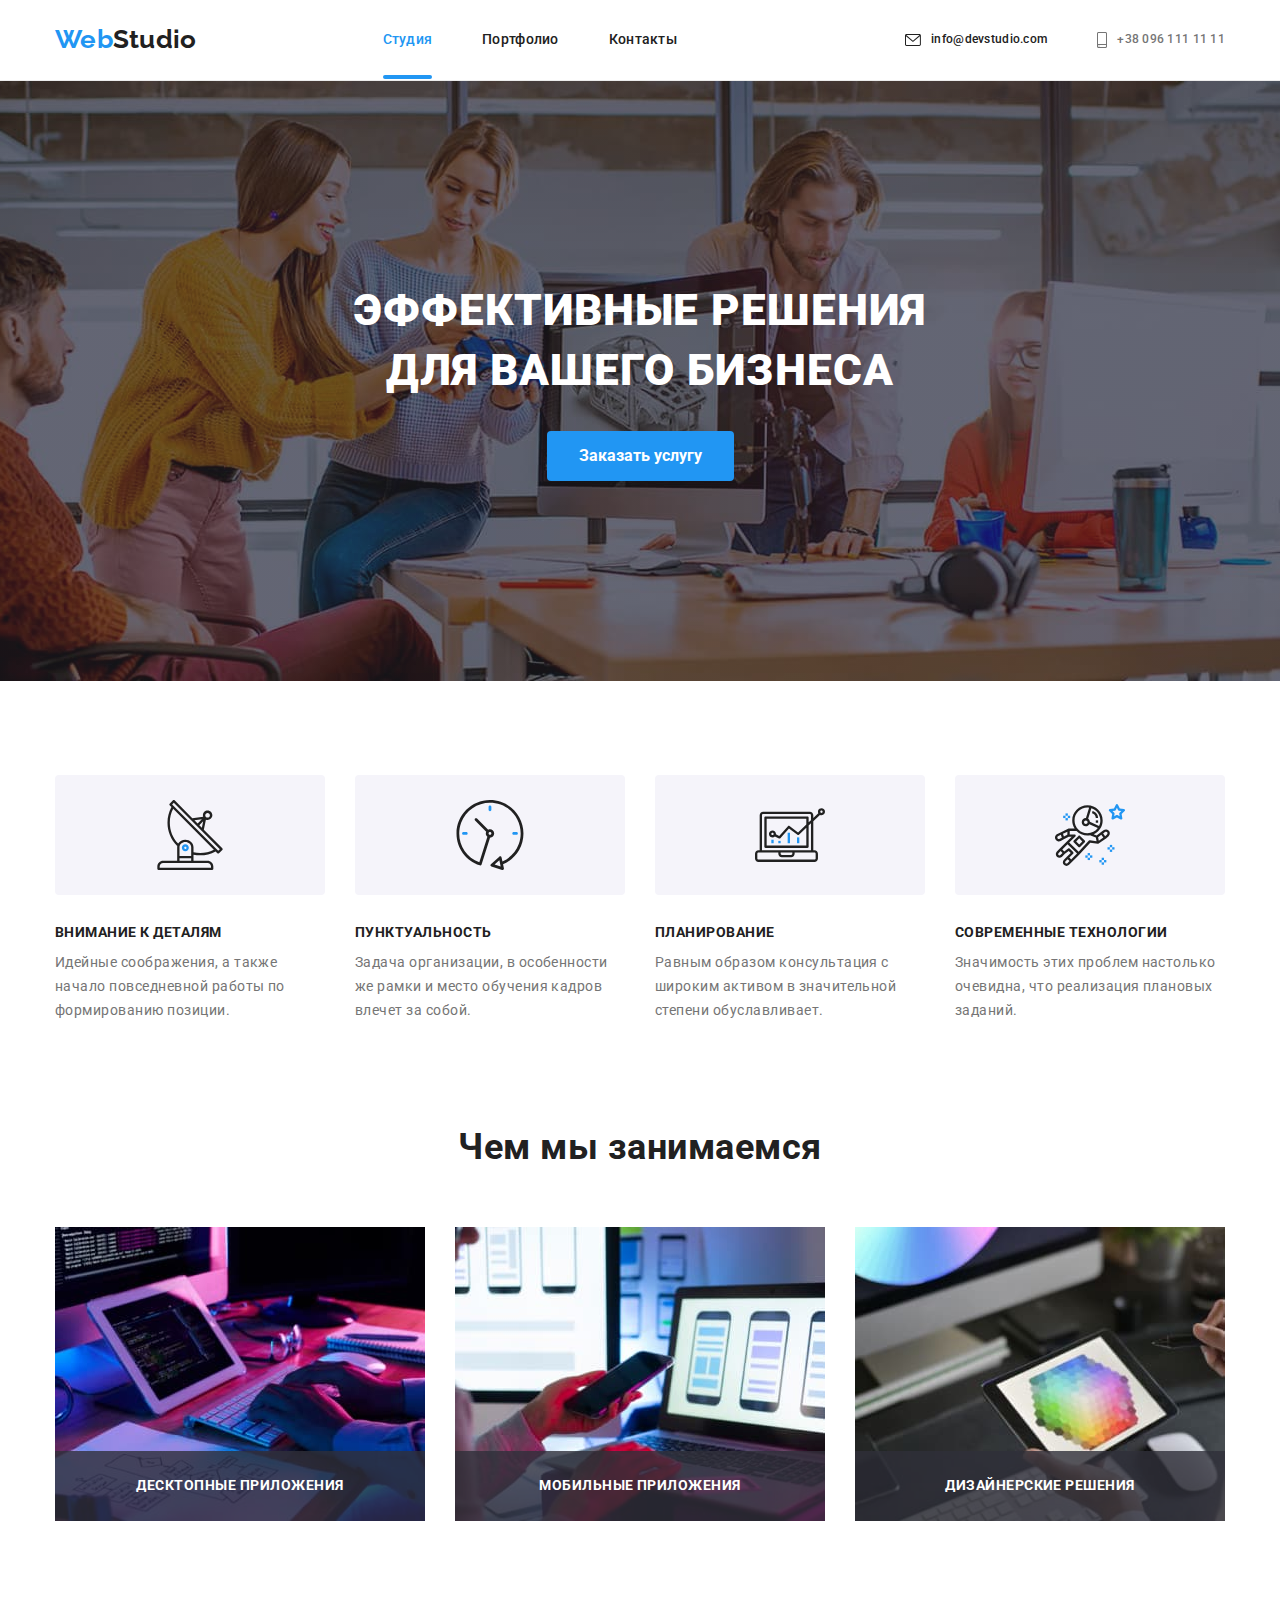
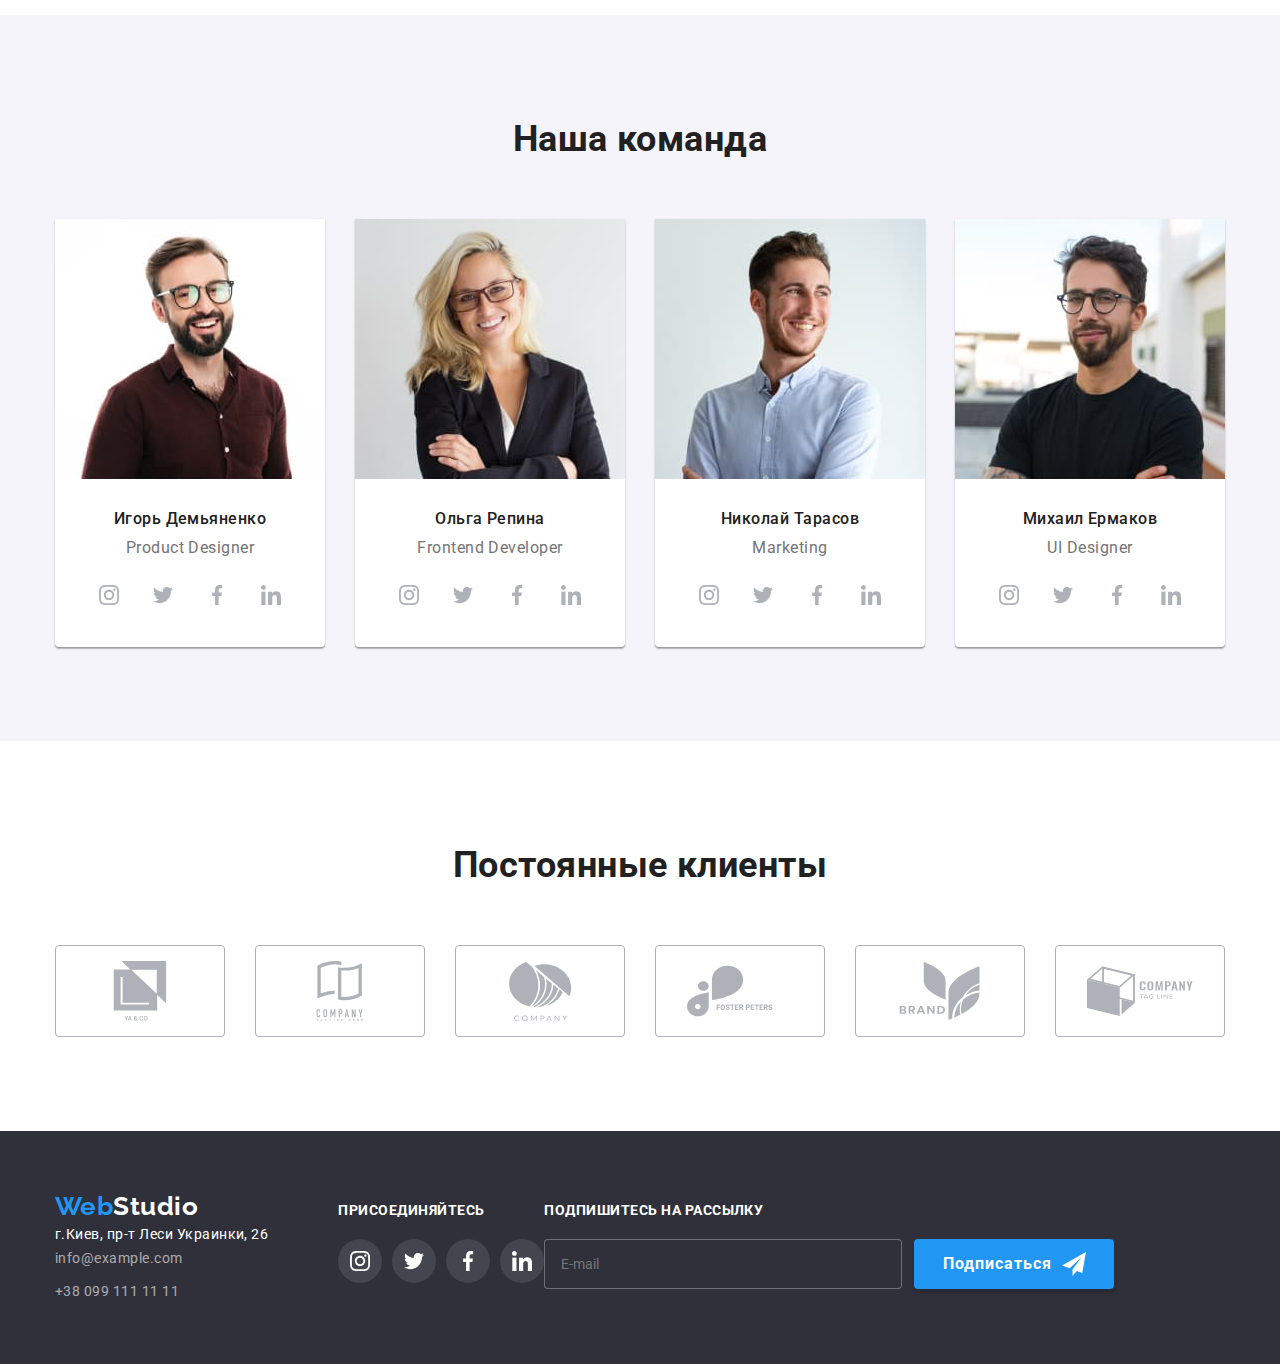
==== index.html @ 21dc1bc6 "maby done" ====
<!DOCTYPE html>
<html lang="ru">
<head>
    <meta charset="UTF-8">
    <meta http-equiv="X-UA-Compatible" content="IE=edge">
    <meta name="viewport" content="width=device-width, initial-scale=1.0">
    <title>WebStudio</title>
    <link rel="preconnect" href="https://fonts.googleapis.com">
    <link rel="preconnect" href="https://fonts.gstatic.com" crossorigin>
    <link
        href="https://fonts.googleapis.com/css2?family=Montserrat:wght@400;700&family=Raleway:wght@700&family=Roboto:wght@400;500;700;900&display=swap"
        rel="stylesheet">
    <link rel="stylesheet" href="https://cdnjs.cloudflare.com/ajax/libs/modern-normalize/1.0.0/modern-normalize.min.css" />

    <link rel="stylesheet" href="./CSS/main.min.css">
</head>
<body>
    <!--Шапка страницы -->
    <header class="header">
     <div class="container">
        <div class="mini-header">
        <a lang="en" href="./index.html" class="logo header__logo">Web<span class="header__logo--second-part">Studio</span></a>
        <button type="button" class="menu-open-btn button">
            <svg class="menu-open-btn__icon" width="24" height="16">
                <use href="./images/icons.svg#menu-open"></use>
            </svg>
        </button>
        </div>
        <div class="header-menu is-hidden">
            <button type="button" class="menu-close-btn">
                <svg class="menu-close-btn__icon" width="18.67" height="18.67">
                    <use href="./images/icons.svg#menu-close"></use>
                </svg>
            </button>
        <nav class="menu">
          <ul class="menu-nav list">
           <li class="menu-nav__item">
            <a href="" class="menu-nav__link menu-nav__link--current">Студия</a>
        </li>
           <li class="menu-nav__item">
            <a href="./portfolio.html" class="menu-nav__link">Портфолио</a>
        </li>
           <li class="menu-nav__item">
            <a href="" class="menu-nav__link">Контакты</a>
        </li>
         </ul>
        </nav>
        <div class="header-bottom-wrapper">
            <ul class="header-contacts list">
                <li class="header-contacts__item">
                    <a href="mailto:info@devstudio.com" class="contacts__link email">
                    <svg class="email__icon email__icon--desktop" width="14" height="10">
                        <use href="./images/icons.svg#icon-envelope-hover"></use>
                    </svg>
                    info@devstudio.com</a>
                </li>

        </li>
        <li class="header-contacts__item">
            <a href="tel:+380961111111" class="contacts__link phone">
                <svg class="phone__icon phone__icon--desktop" width="10" height="14">
                    <use href="./images/icons.svg#icon-smartphone"></use>
                </svg>
                +38 096 111 11 11</a>
            </li>  
        </ul>
        <ul class="header-socials list">
            <li class="header-socials__item">
                <a href="" class="header-socials__link">Instagram</a>
            </li>
            <li class="header-socials__item">
                <a href="" class="header-socials__link">Twitter</a>
            </li>
            <li class="header-socials__item">
                <a href="" class="header-socials__link">Facebook</a>
            </li>
            <li class="header-socials__item">
                <a href="" class="header-socials__link">LinkedIn</a>
            </li>
        </ul>
        </div>
        </div>
    </div>
    </header>  
    <!--Main Content-->
    <main>
            <section class="hero overlay">
                <div class="container">
                <h1 class="hero__title">Эффективные решения<br>
                    для вашего бизнеса</h1>
                <button type="button" class="hero__button" type="button" data-modal-open>Заказать услугу</button>
                </div>
            </section>
      <!--О компании-->  
        <section class="company">
            <div class="container">
            <h2 class="visually-hidden">Наши преимущества</h2>
            <ul class="company__list list">
                <li class="company__item">
                    <div class="company__icon-wrap">
                        <svg class="company__icon" width="70px" height="70px">
                            <use href="./images/icons.svg#icon-antenna-1"></use>
                        </svg>
                    </div>
                    <h3 class="company__title">Внимание к деталям</h3>
                    <p class="company__description">Идейные соображения, а также начало повседневной работы по формированию позиции.</p>
                </li>
                <li class="company__item">
                    <div class="company__icon-wrap">
                        <svg class="company__icon" width="70px" height="70px">
                            <use href="./images/icons.svg#icon-clock-1"></use>
                        </svg>
                    </div>
                    <h3 class="company__title">Пунктуальность</h3>
                    <p class="company__description">Задача организации, в особенности же рамки и место обучения кадров влечет за собой.</p>
                </li>
                <li class="company__item">
                    <div class="company__icon-wrap">
                        <svg class="company__icon" width="70px" height="70px">
                            <use href="./images/icons.svg#icon-diagram-1"></use>
                        </svg>
                    </div>
                    <h3 class="company__title">Планирование</h3>
                    <p class="company__description">Равным образом консультация с широким активом в значительной степени обуславливает.</p>
                </li>
                <li class="company__item">
                    <div class="company__icon-wrap">
                        <svg class="company__icon" width="70px" height="70px">
                            <use href="./images/icons.svg#icon-astronaut-1"></use>
                        </svg>
                    </div>
                    <h3 class="company__title">Современные технологии</h3>
                    <p class="company__description">Значимость этих проблем настолько очевидна, что реализация плановых заданий.</p>
                </li>
            </ul>
        </div>
        </section>
<!--Галерея-->
        <section class="works">
    <div class="container">
    <h2 class="works__title">Чем мы занимаемся</h2>
    <ul class="works__list list">
        <li class="works__item">
            
        <img srcset="./images/box1_desktop.jpg 1x, ./images/box1_desktop@2x.jpg 2x" src="./images/box1_desktop.jpg" alt="Фото написания кода"
            class="works__image" width="370" />
        <p class="works__description">Десктопные приложения</p>
        </li>
        <li class="works__item">
            <img srcset="./images/box2_desktop.jpg 1x, ./images/box2_desktop@2x.jpg 2x" src="./images/box2_desktop.jpg"
                alt="Фото кросплатформенной оптимизации кода" class="gworks__image" width="370" />
            <p class="works__description">Мобильные приложения</p>
        </li>
        <li class="works__item">
            <img srcset="./images/box3_desktop.jpg 1x, ./images/box3_desktop@2x.jpg 2x" src="./images/box3_desktop.jpg"
                alt="Фото красочного продукта" class="works__image" width="370" />
            <p class="works__description">Дизайнерские решения</p>
        </li>
        </ul>
    </div>
</section>
<!--Команда-->
<section class="team">
    <div class="container">
    <h2 class="team__title">Наша команда</h2>
    <ul class="team__list list">
        <li class="team__item">
        <img    class="team__photo"
                srcset="
                  ./images/disigner_mob.jpg     450w,
                  ./images/disigner_mob@2x.jpg  900w,
                  ./images/disigner_tab.jpg     354w,
                  ./images/disigner_tab@2x.jpg  708w,
                  ./images/disigner_desk.jpg    270w,
                  ./images/disigner_desk@2x.jpg 540w
                "
                src="./images/disigner_mob.jpg"
                alt="Игорь Демьяненко"
                sizes="(min-width: 1200px) 270px, (min-width: 768px) 354px, (min-width: 480px) 450px, 450px"
              />
        <h3 class="team__name">Игорь Демьяненко</h3> 
        <p lang="en" class="team__position">Product Designer</p>
        <ul class="team__soc-list list">
            <li class="team__soc-item">
                <a href="" class="team__soc-link">
                <svg class="team__soc-icon" width="20px" height="20px">
                    <use href="./images/icons.svg#icon-instagram"></use>
                </svg>
            </a>
        </li>
            <li class="team__soc-item">
                <a href="" class="team__soc-link">
                <svg class="team__soc-icon" width="20px" height="20px">
                    <use href="./images/icons.svg#icon-twitter"></use>
                </svg>
            </a></li>
            <li class="team__soc-item">
                <a href="" class="team__soc-link">
                <svg class="team__soc-icon" width="20px" height="20px">
                    <use href="./images/icons.svg#icon-facebook"></use>
                </svg>
            </a>
        </li>
            <li class="team__soc-item">
                <a href="" class="team__soc-link">
                <svg class="team__soc-icon" width="20px" height="20px">
                    <use href="./images/icons.svg#icon-linkedin"></use>
                </svg>
            </a>
        </li>
        </ul>
        </li>
        <li class="team__item">       
            <img class="team__photo"
                srcset="
                  ./images/developer_mob.jpg     450w,
                  ./images/developer_mob@2x.jpg  900w,
                  ./images/developer_tab.jpg     354w,
                  ./images/developer_tab@2x.jpg  708w,
                  ./images/developer_desk.jpg    270w,
                  ./images/developer_desk@2x.jpg 540w
                "
                src="./images/developer_mob.jpg"
                alt="Ольга Репина"
                sizes="(min-width: 1200px) 270px, (min-width: 768px) 354px, (min-width: 480px) 450px, 450px"
              />
            <h3 class="team__name">Ольга Репина</h3>
            <p lang="en" class="team__position">Frontend Developer</p>
            <ul class="team__soc-list list">
                <li class="team__soc-item">
                    <a href="" class="team__soc-link">
                    <svg class="team__soc-icon" width="20px" height="20px">
                        <use href="./images/icons.svg#icon-instagram"></use>
                    </svg>
                </a></li>
                <li class="team__soc-item">
                    <a href="" class="team__soc-link">
                    <svg class="team__soc-icon" width="20px" height="20px">
                        <use href="./images/icons.svg#icon-twitter"></use>
                    </svg>
                </a></li>
                <li class="team__soc-item">
                    <a href="" class="team__soc-link">
                    <svg class="team__soc-icon" width="20px" height="20px">
                        <use href="./images/icons.svg#icon-facebook"></use>
                    </svg>
                </a></li>
                <li class="team__soc-item">
                    <a href="" class="team__soc-link">
                    <svg class="team__soc-icon" width="20px" height="20px">
                        <use href="./images/icons.svg#icon-linkedin"></use>
                    </svg>
                </a></li>
            </ul>
        </li>
        <li class="team__item">         
            <img class="team__photo"
                srcset="
                  ./images/marketing_mob.jpg    450w,
                  ./images/marketing_mob@2x.jpg  900w,
                  ./images/marketing_tab.jpg    354w,
                  ./images/marketing_tab@2x.jpg  708w,
                  ./images/marketing_desk.jpg   270w,
                  ./images/marketing_desk@2x.jpg 540w
                "
                src="./images/marketing_mob.jpg"
                alt="Николай Тарасов"
                sizes="(min-width: 1200px) 270px, (min-width: 768px) 354px, (min-width: 480px) 450px, 450px"
              />
            <h3 class="team__name">Николай Тарасов</h3>
            <p lang="en" class="team__position">Marketing</p>
            <ul class="team__soc-list list">
                <li class="team__soc-item">
                    <a href="" class="team__soc-link">
                    <svg class="team__soc-icon" width="20px" height="20px">
                        <use href="./images/icons.svg#icon-instagram"></use>
                    </svg>
                </a></li>
                <li class="team__soc-item">
                    <a href="" class="team__soc-link">
                    <svg class="team__soc-icon" width="20px" height="20px">
                        <use href="./images/icons.svg#icon-twitter"></use>
                    </svg>
                </a></li>
                <li class="team__soc-item">
                    <a href="" class="team__soc-link">
                    <svg class="team__soc-icon" width="20px" height="20px">
                        <use href="./images/icons.svg#icon-facebook"></use>
                    </svg>
                </a>
                </li>
                <li class="team__soc-item">
                    <a href="" class="team__soc-link">
                    <svg class="team__soc-icon" width="20px" height="20px">
                        <use href="./images/icons.svg#icon-linkedin"></use>
                    </svg>
                </a></li>
            </ul>
        </li>
        <li class="team__item">       
            <img class="team__photo"
                srcset="
                  ./images/uidisigner_mob.jpg    450w,
                  ./images/uidisigner_mob@2x.jpg  900w,
                  ./images/uidisigner_tab.jpg    354w,
                  ./images/uidisigner_tab@2x.jpg  708w,
                  ./images/uidisigner_desk.jpg   270w,
                  ./images/uidisigner_desk@2x.jpg 540w
                "
                src="./images/uidisigner_mob.jpg"
                alt="Михаил Ермаков"
                sizes="(min-width: 1200px) 270px, (min-width: 768px) 354px, (min-width: 480px) 450px, 450px"
              />
            <h3 class="team__name">Михаил Ермаков</h3>
            <p lang="en" class="team__position">UI Designer</p>
            <ul class="team__soc-list list">
                <li class="team__soc-item">
                    <a href="" class="team__soc-link">
                <svg class="team__soc-icon" width="20px" height="20px">
                    <use href="./images/icons.svg#icon-instagram"></use>
                </svg>
                </a></li>
                <li class="team__soc-item">
                    <a href="" class="team__soc-link">
                    <svg class="team__soc-icon" width="20px" height="20px">
                        <use href="./images/icons.svg#icon-twitter"></use>
                    </svg>
                </a></li>
                <li class="team__soc-item">
                    <a href="" class="team__soc-link">
                    <svg class="team__soc-icon" width="20px" height="20px">
                        <use href="./images/icons.svg#icon-facebook"></use>
                    </svg>
                </a></li>
                <li class="team__soc-item">
                    <a href="" class="team__soc-link">
                    <svg class="team__soc-icon" width="20px" height="20px">
                        <use href="./images/icons.svg#icon-linkedin"></use>
                    </svg>
                </a>
            </li>
            </ul>
        </li>
       </ul>
    </div>
</section>
<!--Клиенты-->
<section class="clients">
    <div class="container">
        <h2 class="clients__title">Постоянные клиенты</h2>
        <ul class="clients__list list">
            <li class="clients__item">
                <a href="" class="clients__link">
                    <svg class="clients__icon" width="106px" height="60px">
                        <use href="./images/icons.svg#icon-group"></use>
                    </svg>
                </a>
            </li>
            <li class="clients__item">
                <a href="" class="clients__link">
                    <svg class="clients__icon" width="106px" height="60px">
                        <use href="./images/icons.svg#icon-group-1"></use>
                    </svg>
                </a>
            </li>
            <li class="clients__item">
                <a href="" class="clients__link">
                    <svg class="clients__icon" width="106px" height="60px">
                        <use href="./images/icons.svg#icon-group-2"></use>
                    </svg>
                </a>
            </li>
            <li class="clients__item">
                <a href="" class="clients__link">
                    <svg class="clients__icon" width="106px" height="60px">
                        <use href="./images/icons.svg#icon-group-3"></use>
                    </svg>
                </a>
            </li>
            <li class="clients__item">
                <a href="" class="clients__link">
                    <svg class="clients__icon" width="106px" height="60px">
                        <use href="./images/icons.svg#icon-group-4"></use>
                    </svg>
                </a>
            </li>
            <li class="clients__item">
                <a href="" class="clients__link">
                    <svg class="clients__icon" width="106px" height="60px">
                        <use href="./images/icons.svg#icon-group-5"></use>
                    </svg>
                </a>
            </li>
        </ul>
    </div>
</section>
    </main>
<!--Подвал-->
        <footer class="footer">
            <div class="container">
                <div class="address-join-wrapper">
                    <div class="address-wrapper">
                    <a class="logo footer__logo" href="./index.html">Web<span
                            class="footer__logo--second-part">Studio</span></a>
                    <address class="address">
                        <p class="adress__location">г.Киев, пр-т Леси Украинки, 26</p>
                        <ul class="footer-contacts list">
                            <li class="footer-contacts__item">
                                <a class="footer-contacts__link" href="maialto:info@example.com">info@example.com</a>
                            </li>
                            <li class="footer-contacts__item">
                                <a class="footer-contacts__link" href="tel:+380991111111">+38 099 111 11 11</a>
                            </li>
                        </ul>
                    </address>
                </div>
    <div class="join">
        <strong class="join__title">присоединяйтесь</strong>
        <ul class="social list">
            <li class="social__item">
                <a class="social__link" href="">
                    <svg class="social__icon" width="20px" height="20px">
                        <use href="./images/icons.svg#icon-instagram_footer"></use>
                    </svg>
                </a>
            </li>
            <li class="social__item">
                <a class="social__link" href="">
                    <svg class="social__icon" width="20px" height="20px">
                        <use href="./images/icons.svg#icon-twitter_footer"></use>
                    </svg>
                </a>
            </li>
            <li class="social__item">
                <a class="social__link" href="">
                    <svg class="social__icon" width="20px" height="20px">
                        <use href="./images/icons.svg#icon-facebook_footer"></use>
                    </svg>
                </a>
            </li>
            <li class="social__item">
                <a class="social__link" href="">
                    <svg class="social__icon" width="20px" height="20px">
                        <use href="./images/icons.svg#icon-linkedin_footer"></use>
                    </svg>
                </a>
            </li>
        </ul>
    </div>
    <div class="subscribe">
        <strong class="subscribe__title">Подпишитесь на рассылку</strong>
        <form class="subscribe__form">
            <label class="subscribe__label">
                <input type="email" name="email" placeholder="E-mail" class="subscribe__input" />
            </label>
            <button class="subscribe__button button" type="submit">
                Подписаться
                <svg class="subscribe__icon" width="24" height="24">
                    <use href="./images/icons.svg#icon-icon-send"></use>
                </svg>
            </button>
        </form>
    </div>
    </div>
    </footer>
    <!-- бекдроп -->
    <div class="backdrop is-hidden" data-modal>
        <div class="modal">
            <button class="button modal__close" data-modal-close>
                <svg class="modal__close-icon" width="18px" height="18px">
                    <use href="./images/icons.svg#icon-x"></use>
                </svg>
            </button>
    <p class="modal__title">Оставьте свои данные, мы вам перезвоним</p>
    <form class="modal__form form">
        <label class="form__label">
            Имя
            <span class="form__input-wrapper">
                <input class="form__input" name="modal-name" type="text" />
                <svg class="form__input-icon" width="18" height="18">
                    <use href="./images/icons.svg#icon-person-black-18dp-1"></use>
                </svg>
            </span>
        </label>
        <label class="form__label">
            Телефон
            <span class="form__input-wrapper">
                <input class="form__input" name="modal-phone" type="tel" />
                <svg class="form__input-icon" width="18" height="18">
                    <use href="./images/icons.svg#icon-phone-black-18dp-1"></use>
                </svg>
            </span>
        </label>
        <label class="form__label">
            Почта
            <span class="form__input-wrapper">
                <input class="form__input" name="modal-email" type="email" />
                <svg class="form__input-icon" width="18" height="18">
                    <use href="./images/icons.svg#icon-email-black-18dp-1"></use>
                </svg>
            </span>
        </label>
        <label class="form__label">
            Комментарий
            <textarea name="modal-comment" class="form__comment" rows="6" placeholder="Введите текст"></textarea>
        </label>
        <div class="agreement">       
                <input type="checkbox" name="privacy" id="privacy" class="chek__input visually-hidden" />
                <label for="privacy" class="chek-text">
                    <span>
                        <svg class="chek-icon" width="11" height="8">
                            <use href="./images/icons.svg#icon-Vector"></use>
                        </svg>
                    </span>
                    Соглашаюсь с рассылкой и принимаю&nbsp
                    <a href="" class="agreement__link">Условия договора</a>
                    </p>
                </label>      
        </div>
        <button class="modal__submit button" type="submit">Отправить</button>
    </form>
        </div>
    </div>
    <script src="./js/menu.js"></script>
    <script src="./js/modal.js"></script>
</body>
</html>
---- CSS/main.min.css ----
:root{--primary-text-color--: #212121;--primary-bg-color--: #FFFFFF;--hero-overlay-color: rgba(47, 48, 58, 0.4);--info-foot-color--: rgba(255, 255, 255, 0.6);--accent-text-color--: #2196F3;--secondary-text-color--: #757575;--third-text-color--: #FFFFFF;--logo-text-color--: #2196F3;--second-bg-color--: #F5F4FA;--third-bg-color--: #2F303A;--header-border-color--: #ececec;--page-nav-shadow-set--: 0px 3px 1px rgba(0, 0, 0, 0.1), 0px 1px 2px rgba(0, 0, 0, 0.08), 0px 2px 2px rgba(0, 0, 0, 0.12);--projects-border-color--: #eeeeee;--portfolio-shadow-set--: 0px 1px 1px rgba(0, 0, 0, 0.12), 0px 4px 4px rgba(0, 0, 0, 0.06), 1px 4px 6px rgba(0, 0, 0, 0.16);--team-shadow-set--: 0px 1px 3px rgba(0, 0, 0, 0.12), 0px 1px 1px rgba(0, 0, 0, 0.14), 0px 2px 1px rgba(0, 0, 0, 0.2);--footer-background-color--: #2f303a;--footer-text-color--: #ffffff;--footer-contacts-color--: rgba(255, 255, 255, 0.6);--footer-link-color--: rgba(255, 255, 255, 0.1);--nav-button-backgroud-color--: #f5f4fa;--svg-links-color--: #afb1b8;--primary-transition-time--: 250ms;--primary-cubic-function--: cubic-bezier(0.4, 0, 0.2, 1);--modal-background-color--: rgba(0, 0, 0, 0.2);--close-button-border-set--: 1px solid rgba(0, 0, 0, 0.1);--projects-overlay-color--: rgba(33, 150, 243, 0.9);--galery-overlay-color--: rgba(47, 48, 58, 0.8);--primary-box-shadow--: 0px 4px 4px rgba(0, 0, 0, 0.15);--footer-mail-border--: 1px solid rgba(255, 255, 255, 0.3);--footer-mail-filter--: (0px 4px 4px rgba(0, 0, 0, 0.15));--modal-border-color--: rgba(33, 33, 33, 0.2);--modal-placeholder-color--: rgba(117, 117, 117, 0.5);--button-hover-color--: #188ce8}h1,h2,h3,p{margin:0}ul{margin:0px;padding-left:0px;list-style:none}a{text-decoration:none;color:currentColor}body{font-family:"Roboto",sans-serif;background:var(--primary-bg-color--);color:var(--primary-text-color--);letter-spacing:.03em}.list{list-style:none;padding:0;margin:0}.flex-list{display:flex}img{display:block;height:auto;width:100%}.logo{font-family:"Raleway",sans-serif;font-weight:700;font-size:24px;line-height:1.17;color:var(--accent-text-color--)}@media screen and (min-width: 1200px){.logo{font-size:26px;line-height:1.19}}.link{display:block;text-decoration:none}.container{padding:0 15px;margin:0 auto}@media screen and (min-width: 480px){.container{max-width:480px}}@media screen and (min-width: 768px){.container{max-width:768px}}@media screen and (min-width: 1200px){.container{max-width:1200px}}.visually-hidden{position:absolute;white-space:nowrap;width:1px;height:1px;overflow:hidden;border:0;padding:0;clip:rect(0 0 0 0);clip-path:inset(50%);margin:-1px}.is-hidden{opacity:0;transition:opacity var(--primary-transition-time--) var(--primary-cubic-function--);visibility:hidden;pointer-events:none}.backdrop{transition:transform;transition-duration:1000ms;transition-timing-function:cubic-bezier(0.4, 0, 0.2, 1);position:fixed;top:0;left:0;width:100%;height:100%;background-color:rgba(0,0,0,.2)}.header{border-bottom:1px solid var(--header-border-color--)}.header .container{font-weight:500;letter-spacing:.02em}.mini-header{display:flex;justify-content:space-between;align-items:center}.header__logo{display:inline-block;padding:16px 0}.header__logo--second-part{color:var(--primary-text-color--)}.menu-open-btn{display:flex;justify-content:center;align-items:center;width:40px;height:40px;border:none;background:rgba(0,0,0,0)}.menu-close-btn{position:absolute;top:10px;right:15px;display:flex;justify-content:center;align-items:center;height:40px;width:40px;background:rgba(0,0,0,0);border:none}.menu-open-btn:hover,.menu-close-btn:hover,.menu-open-btn:focus,.menu-close-btn:focus{color:var(--accent-text-color--)}.menu-close-btn__icon,.menu-open-btn__icon{fill:currentColor;transition:fill var(--primary-transition-time--) var(--primary-cubic-function--)}.header-menu{display:flex;flex-direction:column;justify-content:space-between;position:fixed;top:0;left:0;z-index:1;width:100%;height:100%;background-color:var(--primary-bg-color--);padding:48px 25px;overflow-y:scroll;visibility:visible;opacity:1;transform:translateY(0);transition:transform var(--primary-transition-time--) var(--primary-cubic-function--)}.header-menu.is-hidden{visibility:hidden;transform:translateY(-101%);transition:transform var(--primary-transition-time--) var(--primary-cubic-function--),visibility var(--primary-transition-time--) var(--primary-cubic-function--)}.header .logo{display:block;padding:24px 0 25px 0;margin-right:93px}.menu-nav__link{font-size:40px;line-height:1.18;color:var(--primary-text-color--)}.menu-nav__link:hover,.menu-nav__link:focus{color:var(--accent-text-color--)}.menu-nav__item:not(:last-child){margin-bottom:32px}.menu-nav__link--current{color:var(--accent-text-color--)}.header-contacts{display:flex;flex-direction:column-reverse;margin-bottom:60px}.header-contacts__item:last-child{margin-bottom:32px}.contacts__link{display:flex;align-items:center;color:var(--secondary-text-color);transition:color var(--primary-transition-time--) var(--primary-cubic-function--)}.contacts__link:hover,.contacts__link:focus{color:var(--accent-text-color--)}.contacts__link.phone{color:var(--accent-text-color--);font-size:24px;line-height:1.18}.email__icon,.phone__icon{display:none}.header-socials{display:flex;flex-wrap:wrap}.header-socials__link{color:var(--accent-text-color--);font-size:18px;line-height:1.22;padding:10px 0;display:inline}.header-socials__item:not(:first-child){margin-left:10px}.header-socials__item:not(:last-child):after{content:"";border-left:1px solid var(--secondary-text-color--);margin-left:10px;color:var(--secondary-text-color--)}@media screen and (min-width: 480px){.contacts__link.phone{font-size:34px;line-height:1.18}}@media screen and (min-width: 768px){.header .container{display:flex;align-items:center;font-size:14px;line-height:1.14}.header__logo{padding:24px 0}.header-menu{position:static;display:flex;flex-direction:row;align-items:center;width:100%;max-width:100%;overflow-y:hidden;height:100%;background-color:var(--primary-bg-color);padding:0}.header-menu.is-hidden{opacity:1;visibility:visible;transform:translateY(0);pointer-events:all}.menu-open-btn{display:none}.menu-close-btn{display:none}.header nav{margin-left:auto;margin-right:auto}.menu-nav{display:flex}.menu-nav__item:not(:last-child){margin-right:50px;margin-bottom:0}.menu-nav__link{padding:32px 0;font-weight:500;font-size:14px;line-height:1.14;font-size:inherit;line-height:inherit;position:relative;transition:color var(--primary-transition-time--) var(--primary-cubic-function--)}.menu-nav__link--current::after{content:"";display:block;position:absolute;left:0;bottom:0;width:100%;height:4px;background-color:var(--accent-text-color--);border-radius:2px}.header-contacts{font-size:12px;flex-direction:column;margin-bottom:0;margin-top:0}.header-contacts__item:first-child{margin-bottom:10px}.header-contacts__item:last-child{margin-bottom:0}.contacts__link.email{padding-top:20px}.contacts__link.phone{padding-bottom:20px;color:var(--secondary-text-color--);font-size:inherit;line-height:inherit}.contacts__link.phone:hover,.contacts__link.phone:focus{color:var(--accent-text-color--)}.email__icon--desktop{display:block;margin-right:10px;width:14px;height:10px;fill:currentColor}.phone__icon--desktop{display:block;margin-right:10px;width:10px;height:14px;fill:currentColor}.header-socials{display:none}}@media screen and (min-width: 1200px){.mini-header{margin-right:93px}.menu-open-btn{display:none}.header nav{margin-left:0}.header-contacts{flex-direction:row;align-items:center;margin-left:auto;margin-bottom:0}.header-contacts__item:first-of-type{margin-right:50px}.header-contacts__item:first-child{margin-bottom:0}.contacts__link.email,.contacts__link.phone{padding-top:32px;padding-bottom:32px}.contacts__link.phone{font-size:inherit;line-height:inherit;margin-bottom:0}.email__icon--desktop{width:16px;height:12px}.phone__icon--desktop{width:10px;height:16px}}.footer{text-align:center;padding:60px 0;background-color:var(--third-bg-color--);font-weight:400;font-size:14px;line-height:1.71;color:var(--primary-bg-color--)}.address-wrapper{margin-bottom:60px}.footer__logo{margin-bottom:20px}.footer__logo--second-part{color:var(--footer-text-color--)}.address-join-wrapper{margin-bottom:60px}.address{display:block;font-style:normal}.address__location{margin-bottom:9px;color:var(--footer-text-color--)}.footer-contacts__item:first-of-type{margin-bottom:9px}.footer-contacts__link{color:var(--footer-contacts-color--);transition:color var(--primary-transition-time--) var(--primary-cubic-function--)}.footer-contacts__link:hover,.footer-contacts__link:focus{color:var(--accent-text-color--);transition:color var(--primary-transition-time--) var(--primary-cubic-function--)}.join__title{display:block;margin-bottom:20px;color:var(--footer-text-color--);font-size:14px;line-height:1.14;text-transform:uppercase}.social{display:flex;justify-content:center}.social__item:not(:last-child){margin-right:10px}.social__link{display:flex;width:44px;height:44px;justify-content:center;align-items:center;border-radius:50%;border-radius:50%;color:var(--primary-bg-color--);background-color:var(--footer-link-color--);transition:background-color var(--primary-transition-time--) var(--primary-cubic-function--)}.social__link:hover,.social__link:focus{background-color:var(--accent-text-color--)}.social__icon{fill:currentColor}.subscribe__title{display:block;font-size:14px;line-height:1.14;font-weight:700;text-transform:uppercase;margin-bottom:20px}.subscribe__input{color:var(--primary-bg-color--);width:100%;height:50px;padding:15px 16px;border-radius:4px;margin-bottom:20px;border:var(--footer-mail-border--);filter:drop-shadow(var(--footer-mail-filter--));background-color:var(--footer-background-color--)}.subscribe__button{margin:0 auto;display:flex;align-items:center;justify-content:center;width:200px;height:50px;border:none;border-radius:4px;font-weight:700;font-size:16px;line-height:1.67;letter-spacing:.06em;color:var(--primary-bg-color--);background-color:var(--accent-text-color--);box-shadow:var(--primary-box-shadow--)}.subscribe__icon{margin-left:10px}@media screen and (min-width: 768px){.address-join-wrapper{display:flex;justify-content:space-around;margin-bottom:60px}.address-wrapper{margin-bottom:0}.join{margin-bottom:0}.subscribe__input{width:450px}}@media screen and (min-width: 1200px){.footer{text-align:left}.footer .container{display:flex;align-items:baseline}.address-join-wrapper{margin-right:auto;margin-bottom:0;align-items:baseline}.address-wrapper{margin-right:70px}.join{margin-right:auto;margin-bottom:0}.subscribe__form{display:flex;align-items:flex-end}.subscribe__label{margin-right:12px}.subscribe__input{width:358px;margin-bottom:0}.subscribe__button{margin:0}}.hero{padding:118px 0;text-align:center;background-color:var(--third-bg-color--);letter-spacing:.06em;margin-left:auto;margin-right:auto}.hero__title{font-size:18px;line-height:1.62;margin:0 auto 30px auto;font-weight:900;text-transform:uppercase;color:var(--third-text-color--)}.hero__button{padding:10px 32px;border:none;border-radius:4px;font-family:inherit;font-weight:700;font-size:16px;line-height:1.88;color:var(--third-text-color--);background-color:var(--accent-text-color--);transition:background-color var(--primary-transition-time--) var(--primary-cubic-function--);cursor:pointer}.hero__button:hover,.hero__button:focus{background-color:var(--button-hover-color--)}.overlay{width:100%;height:400px;max-width:1600px;background-image:linear-gradient(to top, var(--hero-overlay-color--), var(--hero-overlay-color--)),url(/images/bg_mob.jpg);background-repeat:no-repeat;background-size:cover;background-position:center}@media(min-device-pixel-ratio: 2),(-webkit-min-device-pixel-ratio: 2),(min-resolution: 192dpi),(min-resolution: 2dppx){.overlay{background-image:linear-gradient(to top, var(--hero-overlay-color--), var(--hero-overlay-color--)),url(/images/bg_mob@2x.jpg)}}@media screen and (min-width: 480px){.hero__title{font-size:26px}}@media screen and (min-width: 768px){.overlay{background-image:linear-gradient(to top, var(--hero-overlay-color), var(--hero-overlay-color)),url(/images/bg_tabl.jpg)}}@media screen and (min-width: 768px)and (min-device-pixel-ratio: 2),screen and (min-width: 768px)and (-webkit-min-device-pixel-ratio: 2),screen and (min-width: 768px)and (min-resolution: 192dpi),screen and (min-width: 768px)and (min-resolution: 2dppx){.overlay{background-image:linear-gradient(to top, var(--hero-overlay-color), var(--hero-overlay-color)),url(/images/bg_tabl@2x.jpg)}}@media screen and (min-width: 1200px){.hero{padding:200px 0}.overlay{height:600px}.hero__title{font-size:44px;line-height:1.36}.overlay{background-image:linear-gradient(to top, var(--hero-overlay-color), var(--hero-overlay-color)),url(/images/bg_desktop.jpg)}}@media screen and (min-width: 1200px)and (min-device-pixel-ratio: 2),screen and (min-width: 1200px)and (-webkit-min-device-pixel-ratio: 2),screen and (min-width: 1200px)and (min-resolution: 192dpi),screen and (min-width: 1200px)and (min-resolution: 2dppx){.overlay{background-image:linear-gradient(to top, var(--hero-overlay-color), var(--hero-overlay-color)),url(/images/bg_desktop@2x.jpg)}}.company{padding:60px 0}.company__list{display:flex;flex-wrap:wrap;gap:30px}.company__icon-wrap{display:flex;height:120px;justify-content:center;align-items:center;background-color:var(--nav-button-backgroud-color--);border-radius:4px;margin-bottom:30px}.company__title{text-align:center;font-size:14px;line-height:1.14;margin-bottom:10px;text-transform:uppercase}.company__description{font-size:14px;line-height:1.71;color:var(--secondary-text-color--)}@media screen and (min-width: 768px){.company__title{text-align:left}.company__item{flex-basis:calc((100% - 30px)/2)}}@media screen and (min-width: 1200px){.company{padding:94px 0}.company__item{flex-basis:calc((100% - 90px)/4)}}.team{padding:60px 0;background-color:var(--second-bg-color--)}.team__list{display:flex;flex-wrap:wrap;gap:30px}.team__title{margin-bottom:30px;font-size:28px;line-height:1.18;text-align:center}.team__item{flex-basis:100%;padding-bottom:30px;border-radius:0px 0px 4px 4px;background-color:var(--primary-bg-color--);box-shadow:var(--team-shadow-set--)}.team__photo{margin-bottom:30px}.team__name{margin-bottom:10px;font-weight:500;font-size:16px;line-height:1.19;text-align:center}.team__position{margin-bottom:16px;font-size:16px;line-height:1.19;text-align:center;color:var(--secondary-text-color--)}.team__soc-list{display:flex;justify-content:center}.team__soc-item:not(:last-child){margin-right:10px}.team__soc-link{display:flex;width:44px;height:44px;justify-content:center;align-items:center;border-radius:50%;border-radius:50%;color:var(--svg-links-color--);transition:color var(--primary-transition-time--) var(--primary-cubic-function--),background-color var(--primary-transition-time--) var(--primary-cubic-function--);outline:rgba(0,0,0,0)}.team__soc-link:hover,.team__soc-link:focus{color:var(--primary-bg-color--);background-color:var(--accent-text-color--)}.team__soc-icon{fill:currentColor}@media screen and (min-width: 768px){.team__item{flex-basis:calc((100% - 30px)/2)}}@media screen and (min-width: 1200px){.team{padding:94px 0}.team__item{flex-basis:calc((100% - 90px)/4)}.team__title{margin-bottom:50px;font-size:36px;line-height:1.67}}.works{display:none;padding-bottom:94px}.works__title{margin-bottom:50px;font-size:36px;line-height:1.67;text-align:center}.works__list{display:flex;gap:30px}.works__item{position:relative}.works__image{max-width:100%}.works__description{display:flex;justify-content:center;align-items:center;height:70px;width:100%;position:absolute;bottom:0;font-weight:700;font-size:14px;line-height:1.14;text-transform:uppercase;color:var(--primary-bg-color--);background-color:var(--galery-overlay-color--)}@media screen and (min-width: 1200px){.works{display:flex}}.clients{padding:94px 0}.clients__title{font-size:36px;line-height:1.67;text-align:center;margin-bottom:50px}.clients__list{display:flex;flex-wrap:wrap;gap:30px}.clients__item{flex-basis:calc((100% - 30px)/2);height:92px}.clients__link{display:flex;width:100%;height:100%;justify-content:center;align-items:center;outline:rgba(0,0,0,0);border:1px solid var(--svg-links-color--);border-radius:4px;color:var(--svg-links-color--);transition:color var(--primary-transition-time--) var(--primary-cubic-function--),border-color var(--primary-transition-time--) var(--primary-cubic-function--)}.clients__link:hover,.clients__link:focus{border-color:var(--accent-text-color--);color:var(--accent-text-color--)}.clients__icon{fill:currentColor}@media screen and (min-width: 768px){.clients__item{flex-basis:calc((100% - 60px)/3)}}@media screen and (min-width: 1200px){.clients__item{flex-basis:calc((100% - 150px)/6)}}.is-hidden .modal{transform:translate(-50%, -50%) scale(0)}.modal{overflow-y:scroll;position:fixed;left:50%;top:50%;width:calc(100% - 30px);height:85%;max-height:609px;opacity:1;visibility:visible;padding:40px;background-color:var(--primary-bg-color--);transform:translate(-50%, -50%) scale(1);transition:transform var(--primary-transition-time--) var(--primary-cubic-function--)}.modal__close{position:absolute;right:8px;top:8px;display:flex;justify-content:center;align-items:center;width:30px;height:30px;border:var(--close-button-border-set--);border-radius:50%;outline:rgba(0,0,0,0);background-color:var(--primary-bg-color--);transition:color var(--primary-transition-time--) var(--primary-cubic-function--),border-color var(--primary-transition-time--) var(--primary-cubic-function--)}.modal__close:hover,.modal__close:focus{color:var(--accent-text-color--);border-color:var(--accent-text-color--)}.modal__close-icon{fill:currentColor}.modal__title{font-weight:700;font-size:15px;line-height:1.5;text-align:center;color:var(--primary-text-color--)}.form{display:flex;flex-direction:column;color:var(--primary-text-color--);margin-top:12px}.form__label{cursor:pointer;display:flex;flex-direction:column;font-weight:400;font-size:12px;line-height:1.17;letter-spacing:.01em;color:var(--secondary-text-color--)}.form__label:not(:last-child){margin-top:10px}.form__label:hover .form__input,.form__label:hover .form__comment{border-color:var(--accent-text-color--)}.form__label:hover .form__input-icon{fill:var(--accent-text-color--)}.form__input-wrapper{display:inline-block;position:relative;color:var(--primary-text-color--);margin-top:4px}.form__input{width:100%;height:40px;padding:12px 42px;border-radius:4px;border:1px solid var(--modal-border-color--);cursor:pointer;transition:border-color var(--primary-transition-time--) var(--primary-cubic-function--);outline:rgba(0,0,0,0)}.form__input-icon{position:absolute;top:11px;left:12px;fill:currentColor;transition:fill var(--primary-transition-time--) var(--primary-cubic-function--)}.form__comment{width:100%;padding:12px 16px;border:1px solid var(--modal-border-color--);border-radius:4px;resize:none;margin-top:4px;outline:rgba(0,0,0,0)}.form__comment::placeholder{font-weight:400;font-size:14px;line-height:1.14;letter-spacing:.01em;color:var(--modal-placeholder-color--)}.form__comment:focus{border-color:var(---accent-text-color--)}.agreement{position:relative;display:flex;justify-content:center;align-items:center;margin-top:20px;font-size:12px;line-height:1.17}.chek-text{font-size:14px;line-height:1.71;letter-spacing:.03em;color:#757575;display:flex;align-items:center}.agreement__link{display:inline;text-decoration:underline;color:var(--accent-text-color--);outline-color:rgba(0,0,0,0);transition:outline-color var(--primary-transition-time--) var(--primary-cubic-function--)}.agreement__link:focus{outline-color:var(--accent-text-color--)}.chek-text .chek-icon{width:15px;height:15px;margin-right:8px;border:2px solid #212121;display:flex;align-items:center;justify-content:center;border-radius:2px}.chek__input:checked+.chek-text .chek-icon{background-color:#2196f3;border:none}.chek__input:focus+.chek-text .chek-icon{border-color:var(--accent-text-color--)}.chek-icon{fill:rgba(0,0,0,0)}.chek__input:checked+.chek-text .chek-icon{fill:#fff}.modal__submit{align-self:center;width:200px;height:50px;border-radius:4px;box-shadow:var(--primary-box-shadow--);color:var(--primary-bg-color--);background-color:var(--button-hover-color--);padding:0;border:0;cursor:pointer;font-weight:700;font-size:16px;line-height:1.9;letter-spacing:.06em;margin-top:30px}@media screen and (min-width: 480px){.modal{width:450px}.modal__title{font-size:20px}}@media screen and (min-width: 1200px){.modal{overflow-y:hidden;width:528px;height:581px}.modal__title{line-height:1.15}.agreement{font-size:14px;line-height:1.71}}.portfolio{padding:60px 0}.portfolio__nav{display:flex;margin-bottom:40px;flex-wrap:wrap;gap:15px 8px}.portfolio__bt{padding:6px 22px;height:38px;border-radius:4px;font-family:inherit;font-weight:500;font-size:16px;line-height:1.63;background-color:var(--nav-button-backgroud-color--);text-align:center;border:none;cursor:pointer;transition:color var(--primary-transition-time--) var(--primary-cubic-function--),background-color var(--primary-transition-time--) var(--primary-cubic-function--),box-shadow var(--primary-transition-time--) var(--primary-cubic-function--)}.portfolio__bt:hover,.portfolio__bt:focus{box-shadow:var(--page-nav-shadow-set--);background-color:var(--accent-text-color--);color:var(--primary-bg-color--)}.portfolio__bt--current{box-shadow:var(--page-nav-shadow-set--);background-color:var(--accent-text-color--);color:var(--primary-bg-color--)}@media screen and (min-width: 768px){.portfolio__nav{justify-content:center}}@media screen and (min-width: 1200px){.portfolio{padding:94px 0}.portfolio__nav{margin-bottom:50px}}.projects{display:flex;flex-wrap:wrap;gap:30px}.projects__item{width:100%;outline:1px solid var(--projects-border-color--)}.projects__link{display:flex;flex-direction:column;height:100%;width:100%;transition:box-shadow var(--primary-transition-time--) var(--primary-cubic-function--)}.projects__link:hover,.projects__link:focus{box-shadow:var(--portfolio-shadow-set--)}.projects__link:hover .projects__description-wrapper,.projects__link:focus .projects__description-wrapper{transform:translateY(0)}.projects__figure{position:relative;overflow:hidden}.projects__description-wrapper{display:flex;justify-content:center;position:absolute;top:0;width:100%;height:100%;padding:15px;overflow-y:scroll;transform:translateY(101%);transition:transform var(--primary-transition-time--) var(--primary-cubic-function--);background-color:var(--projects-overlay-color--)}.projects__description{width:calc(100% - 48px);font-size:18px;line-height:1.56;color:var(--primary-bg-color--)}.projects__caption{flex-grow:1;padding:20px 24px}.projects__name{color:var(--primary-text-color--);font-size:18px;line-height:2;letter-spacing:.06em}.projects__text{margin-top:4px;font-size:16px;line-height:1.88;color:var(--secondary-text-color--);margin-top:4px;font-size:16px;line-height:1.88;color:var(--secondary-text-color--)}@media screen and (min-width: 480px){.projects__description-wrapper{align-items:center;padding:0 24px}}@media screen and (min-width: 768px){.projects__item{width:calc((100% - 30px)/2)}.projects__description-wrapper{overflow-y:hidden;padding:0}}@media screen and (min-width: 1200px){.projects__item{width:calc((100% - 60px)/3)}}/*# sourceMappingURL=main.min.css.map */
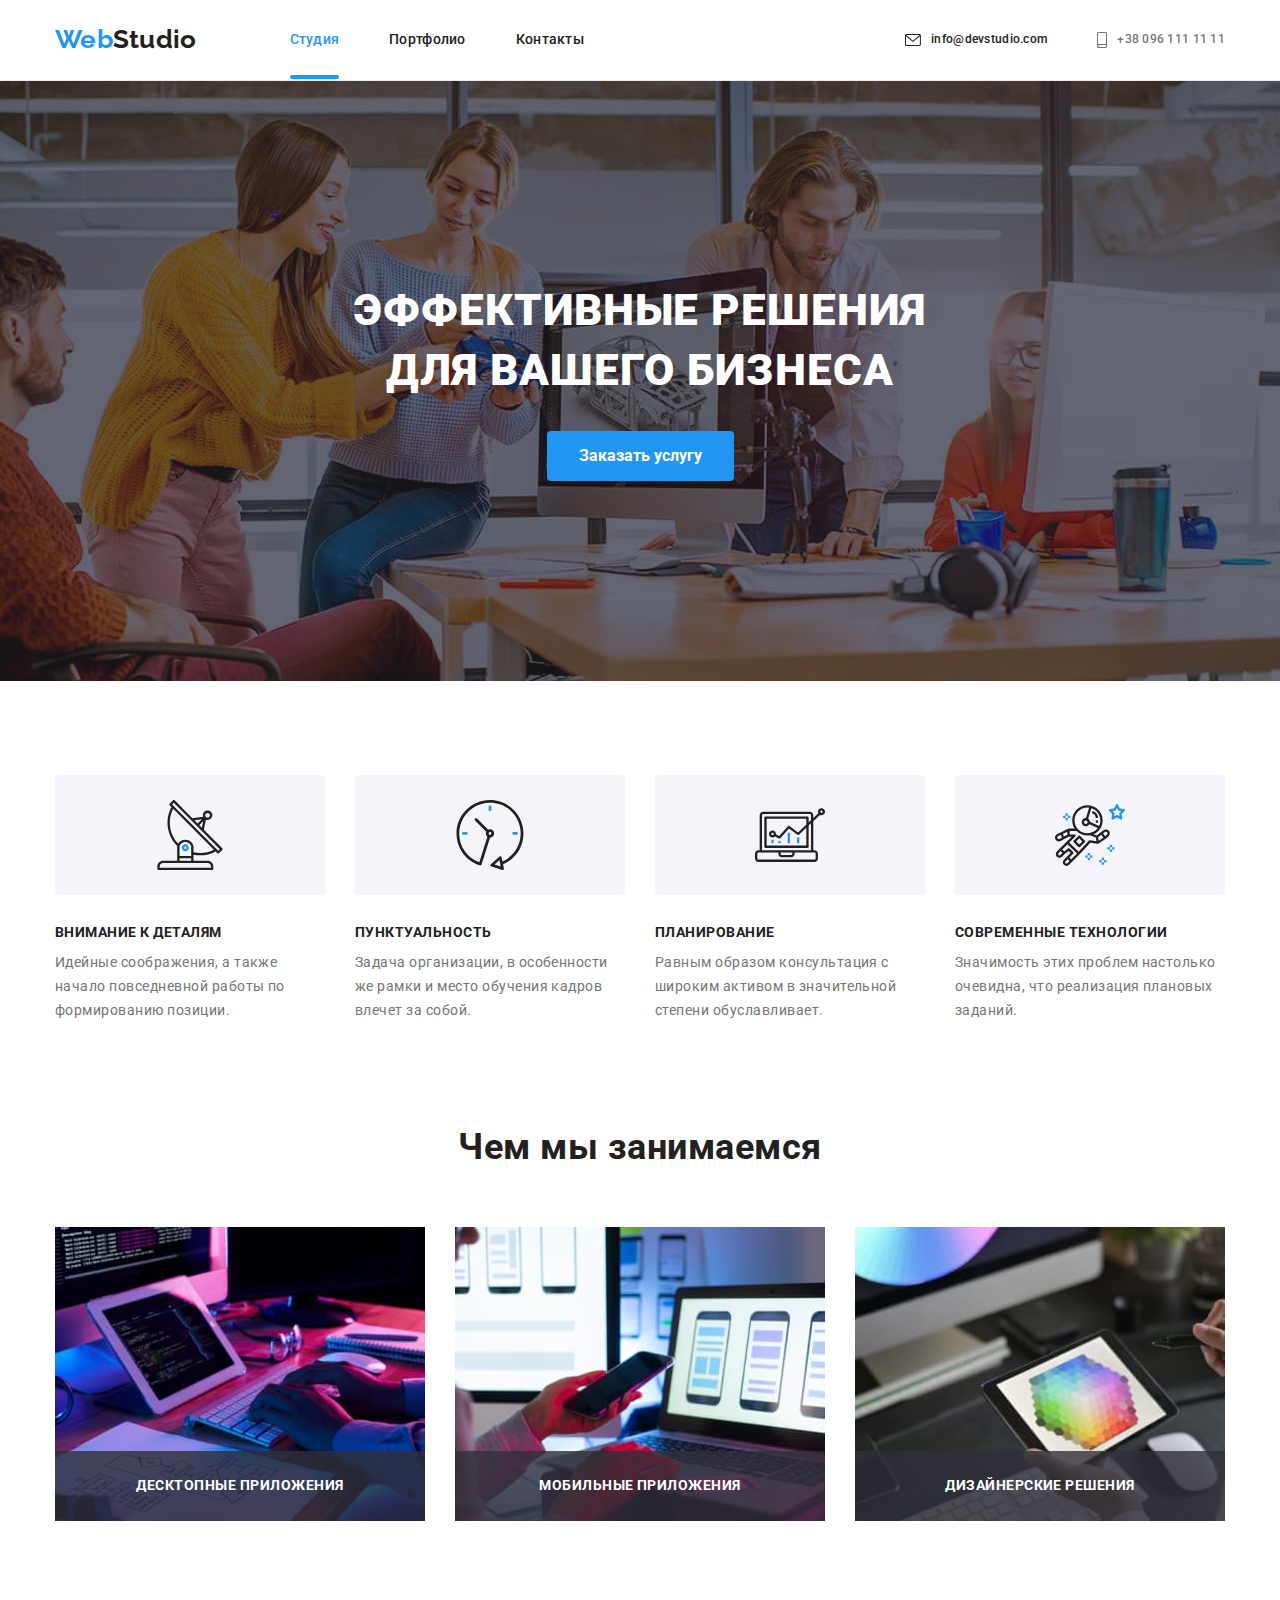
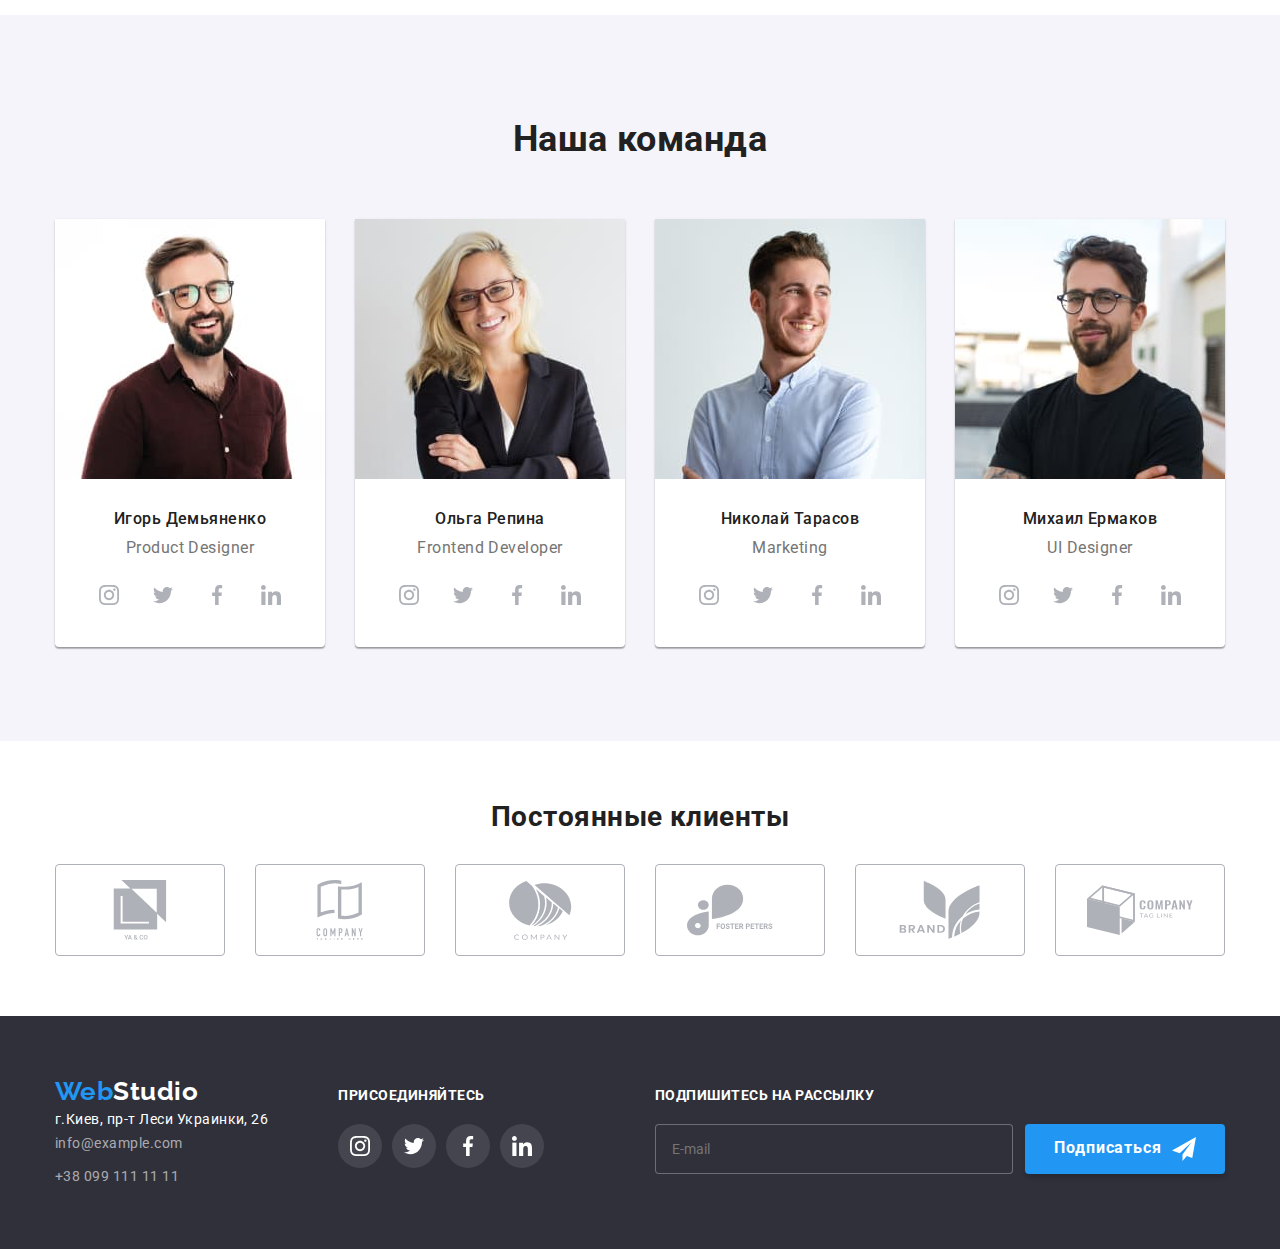
==== commit a397db8e: "change 1" ====
--- a/index.html
+++ b/index.html
@@ -447,6 +447,7 @@
             </li>
         </ul>
     </div>
+    </div>
     <div class="subscribe">
         <strong class="subscribe__title">Подпишитесь на рассылку</strong>
         <form class="subscribe__form">
@@ -460,7 +461,7 @@
                 </svg>
             </button>
         </form>
-    </div>
+    
     </div>
     </footer>
     <!-- бекдроп -->
@@ -512,9 +513,8 @@
                             <use href="./images/icons.svg#icon-Vector"></use>
                         </svg>
                     </span>
-                    Соглашаюсь с рассылкой и принимаю&nbsp
+                    Соглашаюсь с рассылкой и принимаю
                     <a href="" class="agreement__link">Условия договора</a>
-                    </p>
                 </label>      
         </div>
         <button class="modal__submit button" type="submit">Отправить</button>
--- a/CSS/main.min.css
+++ b/CSS/main.min.css
@@ -1 +1 @@
-:root{--primary-text-color--: #212121;--primary-bg-color--: #FFFFFF;--hero-overlay-color: rgba(47, 48, 58, 0.4);--info-foot-color--: rgba(255, 255, 255, 0.6);--accent-text-color--: #2196F3;--secondary-text-color--: #757575;--third-text-color--: #FFFFFF;--logo-text-color--: #2196F3;--second-bg-color--: #F5F4FA;--third-bg-color--: #2F303A;--header-border-color--: #ececec;--page-nav-shadow-set--: 0px 3px 1px rgba(0, 0, 0, 0.1), 0px 1px 2px rgba(0, 0, 0, 0.08), 0px 2px 2px rgba(0, 0, 0, 0.12);--projects-border-color--: #eeeeee;--portfolio-shadow-set--: 0px 1px 1px rgba(0, 0, 0, 0.12), 0px 4px 4px rgba(0, 0, 0, 0.06), 1px 4px 6px rgba(0, 0, 0, 0.16);--team-shadow-set--: 0px 1px 3px rgba(0, 0, 0, 0.12), 0px 1px 1px rgba(0, 0, 0, 0.14), 0px 2px 1px rgba(0, 0, 0, 0.2);--footer-background-color--: #2f303a;--footer-text-color--: #ffffff;--footer-contacts-color--: rgba(255, 255, 255, 0.6);--footer-link-color--: rgba(255, 255, 255, 0.1);--nav-button-backgroud-color--: #f5f4fa;--svg-links-color--: #afb1b8;--primary-transition-time--: 250ms;--primary-cubic-function--: cubic-bezier(0.4, 0, 0.2, 1);--modal-background-color--: rgba(0, 0, 0, 0.2);--close-button-border-set--: 1px solid rgba(0, 0, 0, 0.1);--projects-overlay-color--: rgba(33, 150, 243, 0.9);--galery-overlay-color--: rgba(47, 48, 58, 0.8);--primary-box-shadow--: 0px 4px 4px rgba(0, 0, 0, 0.15);--footer-mail-border--: 1px solid rgba(255, 255, 255, 0.3);--footer-mail-filter--: (0px 4px 4px rgba(0, 0, 0, 0.15));--modal-border-color--: rgba(33, 33, 33, 0.2);--modal-placeholder-color--: rgba(117, 117, 117, 0.5);--button-hover-color--: #188ce8}h1,h2,h3,p{margin:0}ul{margin:0px;padding-left:0px;list-style:none}a{text-decoration:none;color:currentColor}body{font-family:"Roboto",sans-serif;background:var(--primary-bg-color--);color:var(--primary-text-color--);letter-spacing:.03em}.list{list-style:none;padding:0;margin:0}.flex-list{display:flex}img{display:block;height:auto;width:100%}.logo{font-family:"Raleway",sans-serif;font-weight:700;font-size:24px;line-height:1.17;color:var(--accent-text-color--)}@media screen and (min-width: 1200px){.logo{font-size:26px;line-height:1.19}}.link{display:block;text-decoration:none}.container{padding:0 15px;margin:0 auto}@media screen and (min-width: 480px){.container{max-width:480px}}@media screen and (min-width: 768px){.container{max-width:768px}}@media screen and (min-width: 1200px){.container{max-width:1200px}}.visually-hidden{position:absolute;white-space:nowrap;width:1px;height:1px;overflow:hidden;border:0;padding:0;clip:rect(0 0 0 0);clip-path:inset(50%);margin:-1px}.is-hidden{opacity:0;transition:opacity var(--primary-transition-time--) var(--primary-cubic-function--);visibility:hidden;pointer-events:none}.backdrop{transition:transform;transition-duration:1000ms;transition-timing-function:cubic-bezier(0.4, 0, 0.2, 1);position:fixed;top:0;left:0;width:100%;height:100%;background-color:rgba(0,0,0,.2)}.header{border-bottom:1px solid var(--header-border-color--)}.header .container{font-weight:500;letter-spacing:.02em}.mini-header{display:flex;justify-content:space-between;align-items:center}.header__logo{display:inline-block;padding:16px 0}.header__logo--second-part{color:var(--primary-text-color--)}.menu-open-btn{display:flex;justify-content:center;align-items:center;width:40px;height:40px;border:none;background:rgba(0,0,0,0)}.menu-close-btn{position:absolute;top:10px;right:15px;display:flex;justify-content:center;align-items:center;height:40px;width:40px;background:rgba(0,0,0,0);border:none}.menu-open-btn:hover,.menu-close-btn:hover,.menu-open-btn:focus,.menu-close-btn:focus{color:var(--accent-text-color--)}.menu-close-btn__icon,.menu-open-btn__icon{fill:currentColor;transition:fill var(--primary-transition-time--) var(--primary-cubic-function--)}.header-menu{display:flex;flex-direction:column;justify-content:space-between;position:fixed;top:0;left:0;z-index:1;width:100%;height:100%;background-color:var(--primary-bg-color--);padding:48px 25px;overflow-y:scroll;visibility:visible;opacity:1;transform:translateY(0);transition:transform var(--primary-transition-time--) var(--primary-cubic-function--)}.header-menu.is-hidden{visibility:hidden;transform:translateY(-101%);transition:transform var(--primary-transition-time--) var(--primary-cubic-function--),visibility var(--primary-transition-time--) var(--primary-cubic-function--)}.header .logo{display:block;padding:24px 0 25px 0;margin-right:93px}.menu-nav__link{font-size:40px;line-height:1.18;color:var(--primary-text-color--)}.menu-nav__link:hover,.menu-nav__link:focus{color:var(--accent-text-color--)}.menu-nav__item:not(:last-child){margin-bottom:32px}.menu-nav__link--current{color:var(--accent-text-color--)}.header-contacts{display:flex;flex-direction:column-reverse;margin-bottom:60px}.header-contacts__item:last-child{margin-bottom:32px}.contacts__link{display:flex;align-items:center;color:var(--secondary-text-color);transition:color var(--primary-transition-time--) var(--primary-cubic-function--)}.contacts__link:hover,.contacts__link:focus{color:var(--accent-text-color--)}.contacts__link.phone{color:var(--accent-text-color--);font-size:24px;line-height:1.18}.email__icon,.phone__icon{display:none}.header-socials{display:flex;flex-wrap:wrap}.header-socials__link{color:var(--accent-text-color--);font-size:18px;line-height:1.22;padding:10px 0;display:inline}.header-socials__item:not(:first-child){margin-left:10px}.header-socials__item:not(:last-child):after{content:"";border-left:1px solid var(--secondary-text-color--);margin-left:10px;color:var(--secondary-text-color--)}@media screen and (min-width: 480px){.contacts__link.phone{font-size:34px;line-height:1.18}}@media screen and (min-width: 768px){.header .container{display:flex;align-items:center;font-size:14px;line-height:1.14}.header__logo{padding:24px 0}.header-menu{position:static;display:flex;flex-direction:row;align-items:center;width:100%;max-width:100%;overflow-y:hidden;height:100%;background-color:var(--primary-bg-color);padding:0}.header-menu.is-hidden{opacity:1;visibility:visible;transform:translateY(0);pointer-events:all}.menu-open-btn{display:none}.menu-close-btn{display:none}.header nav{margin-left:auto;margin-right:auto}.menu-nav{display:flex}.menu-nav__item:not(:last-child){margin-right:50px;margin-bottom:0}.menu-nav__link{padding:32px 0;font-weight:500;font-size:14px;line-height:1.14;font-size:inherit;line-height:inherit;position:relative;transition:color var(--primary-transition-time--) var(--primary-cubic-function--)}.menu-nav__link--current::after{content:"";display:block;position:absolute;left:0;bottom:0;width:100%;height:4px;background-color:var(--accent-text-color--);border-radius:2px}.header-contacts{font-size:12px;flex-direction:column;margin-bottom:0;margin-top:0}.header-contacts__item:first-child{margin-bottom:10px}.header-contacts__item:last-child{margin-bottom:0}.contacts__link.email{padding-top:20px}.contacts__link.phone{padding-bottom:20px;color:var(--secondary-text-color--);font-size:inherit;line-height:inherit}.contacts__link.phone:hover,.contacts__link.phone:focus{color:var(--accent-text-color--)}.email__icon--desktop{display:block;margin-right:10px;width:14px;height:10px;fill:currentColor}.phone__icon--desktop{display:block;margin-right:10px;width:10px;height:14px;fill:currentColor}.header-socials{display:none}}@media screen and (min-width: 1200px){.mini-header{margin-right:93px}.menu-open-btn{display:none}.header nav{margin-left:0}.header-contacts{flex-direction:row;align-items:center;margin-left:auto;margin-bottom:0}.header-contacts__item:first-of-type{margin-right:50px}.header-contacts__item:first-child{margin-bottom:0}.contacts__link.email,.contacts__link.phone{padding-top:32px;padding-bottom:32px}.contacts__link.phone{font-size:inherit;line-height:inherit;margin-bottom:0}.email__icon--desktop{width:16px;height:12px}.phone__icon--desktop{width:10px;height:16px}}.footer{text-align:center;padding:60px 0;background-color:var(--third-bg-color--);font-weight:400;font-size:14px;line-height:1.71;color:var(--primary-bg-color--)}.address-wrapper{margin-bottom:60px}.footer__logo{margin-bottom:20px}.footer__logo--second-part{color:var(--footer-text-color--)}.address-join-wrapper{margin-bottom:60px}.address{display:block;font-style:normal}.address__location{margin-bottom:9px;color:var(--footer-text-color--)}.footer-contacts__item:first-of-type{margin-bottom:9px}.footer-contacts__link{color:var(--footer-contacts-color--);transition:color var(--primary-transition-time--) var(--primary-cubic-function--)}.footer-contacts__link:hover,.footer-contacts__link:focus{color:var(--accent-text-color--);transition:color var(--primary-transition-time--) var(--primary-cubic-function--)}.join__title{display:block;margin-bottom:20px;color:var(--footer-text-color--);font-size:14px;line-height:1.14;text-transform:uppercase}.social{display:flex;justify-content:center}.social__item:not(:last-child){margin-right:10px}.social__link{display:flex;width:44px;height:44px;justify-content:center;align-items:center;border-radius:50%;border-radius:50%;color:var(--primary-bg-color--);background-color:var(--footer-link-color--);transition:background-color var(--primary-transition-time--) var(--primary-cubic-function--)}.social__link:hover,.social__link:focus{background-color:var(--accent-text-color--)}.social__icon{fill:currentColor}.subscribe__title{display:block;font-size:14px;line-height:1.14;font-weight:700;text-transform:uppercase;margin-bottom:20px}.subscribe__input{color:var(--primary-bg-color--);width:100%;height:50px;padding:15px 16px;border-radius:4px;margin-bottom:20px;border:var(--footer-mail-border--);filter:drop-shadow(var(--footer-mail-filter--));background-color:var(--footer-background-color--)}.subscribe__button{margin:0 auto;display:flex;align-items:center;justify-content:center;width:200px;height:50px;border:none;border-radius:4px;font-weight:700;font-size:16px;line-height:1.67;letter-spacing:.06em;color:var(--primary-bg-color--);background-color:var(--accent-text-color--);box-shadow:var(--primary-box-shadow--)}.subscribe__icon{margin-left:10px}@media screen and (min-width: 768px){.address-join-wrapper{display:flex;justify-content:space-around;margin-bottom:60px}.address-wrapper{margin-bottom:0}.join{margin-bottom:0}.subscribe__input{width:450px}}@media screen and (min-width: 1200px){.footer{text-align:left}.footer .container{display:flex;align-items:baseline}.address-join-wrapper{margin-right:auto;margin-bottom:0;align-items:baseline}.address-wrapper{margin-right:70px}.join{margin-right:auto;margin-bottom:0}.subscribe__form{display:flex;align-items:flex-end}.subscribe__label{margin-right:12px}.subscribe__input{width:358px;margin-bottom:0}.subscribe__button{margin:0}}.hero{padding:118px 0;text-align:center;background-color:var(--third-bg-color--);letter-spacing:.06em;margin-left:auto;margin-right:auto}.hero__title{font-size:18px;line-height:1.62;margin:0 auto 30px auto;font-weight:900;text-transform:uppercase;color:var(--third-text-color--)}.hero__button{padding:10px 32px;border:none;border-radius:4px;font-family:inherit;font-weight:700;font-size:16px;line-height:1.88;color:var(--third-text-color--);background-color:var(--accent-text-color--);transition:background-color var(--primary-transition-time--) var(--primary-cubic-function--);cursor:pointer}.hero__button:hover,.hero__button:focus{background-color:var(--button-hover-color--)}.overlay{width:100%;height:400px;max-width:1600px;background-image:linear-gradient(to top, var(--hero-overlay-color--), var(--hero-overlay-color--)),url(/images/bg_mob.jpg);background-repeat:no-repeat;background-size:cover;background-position:center}@media(min-device-pixel-ratio: 2),(-webkit-min-device-pixel-ratio: 2),(min-resolution: 192dpi),(min-resolution: 2dppx){.overlay{background-image:linear-gradient(to top, var(--hero-overlay-color--), var(--hero-overlay-color--)),url(/images/bg_mob@2x.jpg)}}@media screen and (min-width: 480px){.hero__title{font-size:26px}}@media screen and (min-width: 768px){.overlay{background-image:linear-gradient(to top, var(--hero-overlay-color), var(--hero-overlay-color)),url(/images/bg_tabl.jpg)}}@media screen and (min-width: 768px)and (min-device-pixel-ratio: 2),screen and (min-width: 768px)and (-webkit-min-device-pixel-ratio: 2),screen and (min-width: 768px)and (min-resolution: 192dpi),screen and (min-width: 768px)and (min-resolution: 2dppx){.overlay{background-image:linear-gradient(to top, var(--hero-overlay-color), var(--hero-overlay-color)),url(/images/bg_tabl@2x.jpg)}}@media screen and (min-width: 1200px){.hero{padding:200px 0}.overlay{height:600px}.hero__title{font-size:44px;line-height:1.36}.overlay{background-image:linear-gradient(to top, var(--hero-overlay-color), var(--hero-overlay-color)),url(/images/bg_desktop.jpg)}}@media screen and (min-width: 1200px)and (min-device-pixel-ratio: 2),screen and (min-width: 1200px)and (-webkit-min-device-pixel-ratio: 2),screen and (min-width: 1200px)and (min-resolution: 192dpi),screen and (min-width: 1200px)and (min-resolution: 2dppx){.overlay{background-image:linear-gradient(to top, var(--hero-overlay-color), var(--hero-overlay-color)),url(/images/bg_desktop@2x.jpg)}}.company{padding:60px 0}.company__list{display:flex;flex-wrap:wrap;gap:30px}.company__icon-wrap{display:flex;height:120px;justify-content:center;align-items:center;background-color:var(--nav-button-backgroud-color--);border-radius:4px;margin-bottom:30px}.company__title{text-align:center;font-size:14px;line-height:1.14;margin-bottom:10px;text-transform:uppercase}.company__description{font-size:14px;line-height:1.71;color:var(--secondary-text-color--)}@media screen and (min-width: 768px){.company__title{text-align:left}.company__item{flex-basis:calc((100% - 30px)/2)}}@media screen and (min-width: 1200px){.company{padding:94px 0}.company__item{flex-basis:calc((100% - 90px)/4)}}.team{padding:60px 0;background-color:var(--second-bg-color--)}.team__list{display:flex;flex-wrap:wrap;gap:30px}.team__title{margin-bottom:30px;font-size:28px;line-height:1.18;text-align:center}.team__item{flex-basis:100%;padding-bottom:30px;border-radius:0px 0px 4px 4px;background-color:var(--primary-bg-color--);box-shadow:var(--team-shadow-set--)}.team__photo{margin-bottom:30px}.team__name{margin-bottom:10px;font-weight:500;font-size:16px;line-height:1.19;text-align:center}.team__position{margin-bottom:16px;font-size:16px;line-height:1.19;text-align:center;color:var(--secondary-text-color--)}.team__soc-list{display:flex;justify-content:center}.team__soc-item:not(:last-child){margin-right:10px}.team__soc-link{display:flex;width:44px;height:44px;justify-content:center;align-items:center;border-radius:50%;border-radius:50%;color:var(--svg-links-color--);transition:color var(--primary-transition-time--) var(--primary-cubic-function--),background-color var(--primary-transition-time--) var(--primary-cubic-function--);outline:rgba(0,0,0,0)}.team__soc-link:hover,.team__soc-link:focus{color:var(--primary-bg-color--);background-color:var(--accent-text-color--)}.team__soc-icon{fill:currentColor}@media screen and (min-width: 768px){.team__item{flex-basis:calc((100% - 30px)/2)}}@media screen and (min-width: 1200px){.team{padding:94px 0}.team__item{flex-basis:calc((100% - 90px)/4)}.team__title{margin-bottom:50px;font-size:36px;line-height:1.67}}.works{display:none;padding-bottom:94px}.works__title{margin-bottom:50px;font-size:36px;line-height:1.67;text-align:center}.works__list{display:flex;gap:30px}.works__item{position:relative}.works__image{max-width:100%}.works__description{display:flex;justify-content:center;align-items:center;height:70px;width:100%;position:absolute;bottom:0;font-weight:700;font-size:14px;line-height:1.14;text-transform:uppercase;color:var(--primary-bg-color--);background-color:var(--galery-overlay-color--)}@media screen and (min-width: 1200px){.works{display:flex}}.clients{padding:94px 0}.clients__title{font-size:36px;line-height:1.67;text-align:center;margin-bottom:50px}.clients__list{display:flex;flex-wrap:wrap;gap:30px}.clients__item{flex-basis:calc((100% - 30px)/2);height:92px}.clients__link{display:flex;width:100%;height:100%;justify-content:center;align-items:center;outline:rgba(0,0,0,0);border:1px solid var(--svg-links-color--);border-radius:4px;color:var(--svg-links-color--);transition:color var(--primary-transition-time--) var(--primary-cubic-function--),border-color var(--primary-transition-time--) var(--primary-cubic-function--)}.clients__link:hover,.clients__link:focus{border-color:var(--accent-text-color--);color:var(--accent-text-color--)}.clients__icon{fill:currentColor}@media screen and (min-width: 768px){.clients__item{flex-basis:calc((100% - 60px)/3)}}@media screen and (min-width: 1200px){.clients__item{flex-basis:calc((100% - 150px)/6)}}.is-hidden .modal{transform:translate(-50%, -50%) scale(0)}.modal{overflow-y:scroll;position:fixed;left:50%;top:50%;width:calc(100% - 30px);height:85%;max-height:609px;opacity:1;visibility:visible;padding:40px;background-color:var(--primary-bg-color--);transform:translate(-50%, -50%) scale(1);transition:transform var(--primary-transition-time--) var(--primary-cubic-function--)}.modal__close{position:absolute;right:8px;top:8px;display:flex;justify-content:center;align-items:center;width:30px;height:30px;border:var(--close-button-border-set--);border-radius:50%;outline:rgba(0,0,0,0);background-color:var(--primary-bg-color--);transition:color var(--primary-transition-time--) var(--primary-cubic-function--),border-color var(--primary-transition-time--) var(--primary-cubic-function--)}.modal__close:hover,.modal__close:focus{color:var(--accent-text-color--);border-color:var(--accent-text-color--)}.modal__close-icon{fill:currentColor}.modal__title{font-weight:700;font-size:15px;line-height:1.5;text-align:center;color:var(--primary-text-color--)}.form{display:flex;flex-direction:column;color:var(--primary-text-color--);margin-top:12px}.form__label{cursor:pointer;display:flex;flex-direction:column;font-weight:400;font-size:12px;line-height:1.17;letter-spacing:.01em;color:var(--secondary-text-color--)}.form__label:not(:last-child){margin-top:10px}.form__label:hover .form__input,.form__label:hover .form__comment{border-color:var(--accent-text-color--)}.form__label:hover .form__input-icon{fill:var(--accent-text-color--)}.form__input-wrapper{display:inline-block;position:relative;color:var(--primary-text-color--);margin-top:4px}.form__input{width:100%;height:40px;padding:12px 42px;border-radius:4px;border:1px solid var(--modal-border-color--);cursor:pointer;transition:border-color var(--primary-transition-time--) var(--primary-cubic-function--);outline:rgba(0,0,0,0)}.form__input-icon{position:absolute;top:11px;left:12px;fill:currentColor;transition:fill var(--primary-transition-time--) var(--primary-cubic-function--)}.form__comment{width:100%;padding:12px 16px;border:1px solid var(--modal-border-color--);border-radius:4px;resize:none;margin-top:4px;outline:rgba(0,0,0,0)}.form__comment::placeholder{font-weight:400;font-size:14px;line-height:1.14;letter-spacing:.01em;color:var(--modal-placeholder-color--)}.form__comment:focus{border-color:var(---accent-text-color--)}.agreement{position:relative;display:flex;justify-content:center;align-items:center;margin-top:20px;font-size:12px;line-height:1.17}.chek-text{font-size:14px;line-height:1.71;letter-spacing:.03em;color:#757575;display:flex;align-items:center}.agreement__link{display:inline;text-decoration:underline;color:var(--accent-text-color--);outline-color:rgba(0,0,0,0);transition:outline-color var(--primary-transition-time--) var(--primary-cubic-function--)}.agreement__link:focus{outline-color:var(--accent-text-color--)}.chek-text .chek-icon{width:15px;height:15px;margin-right:8px;border:2px solid #212121;display:flex;align-items:center;justify-content:center;border-radius:2px}.chek__input:checked+.chek-text .chek-icon{background-color:#2196f3;border:none}.chek__input:focus+.chek-text .chek-icon{border-color:var(--accent-text-color--)}.chek-icon{fill:rgba(0,0,0,0)}.chek__input:checked+.chek-text .chek-icon{fill:#fff}.modal__submit{align-self:center;width:200px;height:50px;border-radius:4px;box-shadow:var(--primary-box-shadow--);color:var(--primary-bg-color--);background-color:var(--button-hover-color--);padding:0;border:0;cursor:pointer;font-weight:700;font-size:16px;line-height:1.9;letter-spacing:.06em;margin-top:30px}@media screen and (min-width: 480px){.modal{width:450px}.modal__title{font-size:20px}}@media screen and (min-width: 1200px){.modal{overflow-y:hidden;width:528px;height:581px}.modal__title{line-height:1.15}.agreement{font-size:14px;line-height:1.71}}.portfolio{padding:60px 0}.portfolio__nav{display:flex;margin-bottom:40px;flex-wrap:wrap;gap:15px 8px}.portfolio__bt{padding:6px 22px;height:38px;border-radius:4px;font-family:inherit;font-weight:500;font-size:16px;line-height:1.63;background-color:var(--nav-button-backgroud-color--);text-align:center;border:none;cursor:pointer;transition:color var(--primary-transition-time--) var(--primary-cubic-function--),background-color var(--primary-transition-time--) var(--primary-cubic-function--),box-shadow var(--primary-transition-time--) var(--primary-cubic-function--)}.portfolio__bt:hover,.portfolio__bt:focus{box-shadow:var(--page-nav-shadow-set--);background-color:var(--accent-text-color--);color:var(--primary-bg-color--)}.portfolio__bt--current{box-shadow:var(--page-nav-shadow-set--);background-color:var(--accent-text-color--);color:var(--primary-bg-color--)}@media screen and (min-width: 768px){.portfolio__nav{justify-content:center}}@media screen and (min-width: 1200px){.portfolio{padding:94px 0}.portfolio__nav{margin-bottom:50px}}.projects{display:flex;flex-wrap:wrap;gap:30px}.projects__item{width:100%;outline:1px solid var(--projects-border-color--)}.projects__link{display:flex;flex-direction:column;height:100%;width:100%;transition:box-shadow var(--primary-transition-time--) var(--primary-cubic-function--)}.projects__link:hover,.projects__link:focus{box-shadow:var(--portfolio-shadow-set--)}.projects__link:hover .projects__description-wrapper,.projects__link:focus .projects__description-wrapper{transform:translateY(0)}.projects__figure{position:relative;overflow:hidden}.projects__description-wrapper{display:flex;justify-content:center;position:absolute;top:0;width:100%;height:100%;padding:15px;overflow-y:scroll;transform:translateY(101%);transition:transform var(--primary-transition-time--) var(--primary-cubic-function--);background-color:var(--projects-overlay-color--)}.projects__description{width:calc(100% - 48px);font-size:18px;line-height:1.56;color:var(--primary-bg-color--)}.projects__caption{flex-grow:1;padding:20px 24px}.projects__name{color:var(--primary-text-color--);font-size:18px;line-height:2;letter-spacing:.06em}.projects__text{margin-top:4px;font-size:16px;line-height:1.88;color:var(--secondary-text-color--);margin-top:4px;font-size:16px;line-height:1.88;color:var(--secondary-text-color--)}@media screen and (min-width: 480px){.projects__description-wrapper{align-items:center;padding:0 24px}}@media screen and (min-width: 768px){.projects__item{width:calc((100% - 30px)/2)}.projects__description-wrapper{overflow-y:hidden;padding:0}}@media screen and (min-width: 1200px){.projects__item{width:calc((100% - 60px)/3)}}/*# sourceMappingURL=main.min.css.map */+:root{--primary-text-color--: #212121;--primary-bg-color--: #FFFFFF;--hero-overlay-color: rgba(47, 48, 58, 0.4);--info-foot-color--: rgba(255, 255, 255, 0.6);--accent-text-color--: #2196F3;--secondary-text-color--: #757575;--third-text-color--: #FFFFFF;--logo-text-color--: #2196F3;--second-bg-color--: #F5F4FA;--third-bg-color--: #2F303A;--header-border-color--: #ececec;--page-nav-shadow-set--: 0px 3px 1px rgba(0, 0, 0, 0.1), 0px 1px 2px rgba(0, 0, 0, 0.08), 0px 2px 2px rgba(0, 0, 0, 0.12);--projects-border-color--: #eeeeee;--portfolio-shadow-set--: 0px 1px 1px rgba(0, 0, 0, 0.12), 0px 4px 4px rgba(0, 0, 0, 0.06), 1px 4px 6px rgba(0, 0, 0, 0.16);--team-shadow-set--: 0px 1px 3px rgba(0, 0, 0, 0.12), 0px 1px 1px rgba(0, 0, 0, 0.14), 0px 2px 1px rgba(0, 0, 0, 0.2);--footer-background-color--: #2f303a;--footer-text-color--: #ffffff;--footer-contacts-color--: rgba(255, 255, 255, 0.6);--footer-link-color--: rgba(255, 255, 255, 0.1);--nav-button-backgroud-color--: #f5f4fa;--svg-links-color--: #afb1b8;--primary-transition-time--: 250ms;--primary-cubic-function--: cubic-bezier(0.4, 0, 0.2, 1);--modal-background-color--: rgba(0, 0, 0, 0.2);--close-button-border-set--: 1px solid rgba(0, 0, 0, 0.1);--projects-overlay-color--: rgba(33, 150, 243, 0.9);--galery-overlay-color--: rgba(47, 48, 58, 0.8);--primary-box-shadow--: 0px 4px 4px rgba(0, 0, 0, 0.15);--footer-mail-border--: 1px solid rgba(255, 255, 255, 0.3);--footer-mail-filter--: (0px 4px 4px rgba(0, 0, 0, 0.15));--modal-border-color--: rgba(33, 33, 33, 0.2);--modal-placeholder-color--: rgba(117, 117, 117, 0.5);--button-hover-color--: #188ce8}h1,h2,h3,p{margin:0}ul{margin:0px;padding-left:0px;list-style:none}a{text-decoration:none;color:currentColor}body{font-family:"Roboto",sans-serif;background:var(--primary-bg-color--);color:var(--primary-text-color--);letter-spacing:.03em}.list{list-style:none;padding:0;margin:0}.flex-list{display:flex}img{display:block;height:auto;width:100%}.logo{font-family:"Raleway",sans-serif;font-weight:700;font-size:24px;line-height:1.17;color:var(--accent-text-color--)}@media screen and (min-width: 1200px){.logo{font-size:26px;line-height:1.19}}.link{display:block;text-decoration:none}.container{padding:0 15px;margin:0 auto}@media screen and (min-width: 480px){.container{max-width:480px}}@media screen and (min-width: 768px){.container{max-width:768px}}@media screen and (min-width: 1200px){.container{max-width:1200px}}.visually-hidden{position:absolute;white-space:nowrap;width:1px;height:1px;overflow:hidden;border:0;padding:0;clip:rect(0 0 0 0);clip-path:inset(50%);margin:-1px}.is-hidden{opacity:0;transition:opacity var(--primary-transition-time--) var(--primary-cubic-function--);visibility:hidden;pointer-events:none}.backdrop{transition:transform;transition-duration:1000ms;transition-timing-function:cubic-bezier(0.4, 0, 0.2, 1);position:fixed;top:0;left:0;width:100%;height:100%;background-color:rgba(0,0,0,.2)}.header{border-bottom:1px solid var(--header-border-color--)}.header .container{font-weight:500;letter-spacing:.02em}.header__logo{display:inline-block;padding:16px 0}.header__logo--second-part{color:var(--primary-text-color--)}.menu-open-btn{display:flex;justify-content:center;align-items:center;width:40px;height:40px;border:none;background:rgba(0,0,0,0)}.menu-close-btn{position:absolute;top:10px;right:15px;display:flex;justify-content:center;align-items:center;height:40px;width:40px;background:rgba(0,0,0,0);border:none}.menu-open-btn:hover,.menu-close-btn:hover,.menu-open-btn:focus,.menu-close-btn:focus{color:var(--accent-text-color--)}.menu-close-btn__icon,.menu-open-btn__icon{fill:currentColor;transition:fill var(--primary-transition-time--) var(--primary-cubic-function--)}.header-menu{display:flex;flex-direction:column;justify-content:space-between;position:fixed;top:0;left:0;z-index:1;width:100%;height:100%;background-color:var(--primary-bg-color--);padding:48px 25px;overflow-y:scroll;visibility:visible;opacity:1;transform:translateY(0);transition:transform var(--primary-transition-time--) var(--primary-cubic-function--)}.header-menu.is-hidden{visibility:hidden;transform:translateY(-101%);transition:transform var(--primary-transition-time--) var(--primary-cubic-function--),visibility var(--primary-transition-time--) var(--primary-cubic-function--)}.header .logo{display:block;padding:24px 0 25px 0;margin-right:93px}.menu-nav__link{font-size:40px;line-height:1.18;color:var(--primary-text-color--)}.menu-nav__link:hover,.menu-nav__link:focus{color:var(--accent-text-color--)}.menu-nav__item:not(:last-child){margin-bottom:32px}.menu-nav__link--current{color:var(--accent-text-color--)}.header-contacts{display:flex;flex-direction:column-reverse;margin-bottom:60px}.header-contacts__item:last-child{margin-bottom:32px}.contacts__link{display:flex;align-items:center;color:var(--secondary-text-color);transition:color var(--primary-transition-time--) var(--primary-cubic-function--)}.contacts__link:hover,.contacts__link:focus{color:var(--accent-text-color--)}.contacts__link.phone{color:var(--accent-text-color--);font-size:24px;line-height:1.18}.email__icon,.phone__icon{display:none}.header-socials{display:flex;flex-wrap:wrap}.header-socials__link{color:var(--accent-text-color--);font-size:18px;line-height:1.22;padding:10px 0;display:inline}.header-socials__item:not(:first-child){margin-left:10px}.header-socials__item:not(:last-child):after{content:"";border-left:1px solid var(--secondary-text-color--);margin-left:10px;color:var(--secondary-text-color--)}@media screen and (min-width: 480px){.contacts__link.phone{font-size:34px;line-height:1.18}}@media screen and (min-width: 768px){.header .container{display:flex;align-items:center;font-size:14px;line-height:1.14}.header__logo{padding:24px 0}.header-menu{position:static;display:flex;flex-direction:row;align-items:center;width:100%;max-width:100%;overflow-y:hidden;height:100%;background-color:var(--primary-bg-color);padding:0}.header-menu.is-hidden{opacity:1;visibility:visible;transform:translateY(0);pointer-events:all}.menu-open-btn{display:none}.menu-close-btn{display:none}.header nav{margin-left:auto;margin-right:auto}.menu-nav{display:flex}.menu-nav__item:not(:last-child){margin-right:50px;margin-bottom:0}.menu-nav__link{padding:32px 0;font-weight:500;font-size:14px;line-height:1.14;font-size:inherit;line-height:inherit;position:relative;transition:color var(--primary-transition-time--) var(--primary-cubic-function--)}.menu-nav__link--current::after{content:"";display:block;position:absolute;left:0;bottom:0;width:100%;height:4px;background-color:var(--accent-text-color--);border-radius:2px}.header-contacts{font-size:12px;flex-direction:column;margin-bottom:0;margin-top:0}.header-contacts__item:first-child{margin-bottom:10px}.header-contacts__item:last-child{margin-bottom:0}.contacts__link.email{padding-top:20px}.contacts__link.phone{padding-bottom:20px;color:var(--secondary-text-color--);font-size:inherit;line-height:inherit}.contacts__link.phone:hover,.contacts__link.phone:focus{color:var(--accent-text-color--)}.email__icon--desktop{display:block;margin-right:10px;width:14px;height:10px;fill:currentColor}.phone__icon--desktop{display:block;margin-right:10px;width:10px;height:14px;fill:currentColor}.header-socials{display:none}}@media screen and (min-width: 1200px){.header__logo{margin-right:93px}.menu-open-btn{display:none}.header nav{margin-left:0}.header-contacts{flex-direction:row;align-items:center;margin-left:auto;margin-bottom:0}.header-contacts__item:first-of-type{margin-right:50px}.header-contacts__item:first-child{margin-bottom:0}.contacts__link.email,.contacts__link.phone{padding-top:32px;padding-bottom:32px}.contacts__link.phone{font-size:inherit;line-height:inherit;margin-bottom:0}.email__icon--desktop{width:16px;height:12px}.phone__icon--desktop{width:10px;height:16px}}.footer{text-align:center;padding:60px 0;background-color:var(--third-bg-color--);font-weight:400;font-size:14px;line-height:1.71;color:var(--primary-bg-color--)}.address-wrapper{margin-bottom:60px}.footer__logo{margin-bottom:20px}.footer__logo--second-part{color:var(--footer-text-color--)}.address-join-wrapper{margin-bottom:60px}.address{display:block;font-style:normal}.address__location{margin-bottom:9px;color:var(--footer-text-color--)}.footer-contacts__item:first-of-type{margin-bottom:9px}.footer-contacts__link{color:var(--footer-contacts-color--);transition:color var(--primary-transition-time--) var(--primary-cubic-function--)}.footer-contacts__link:hover,.footer-contacts__link:focus{color:var(--accent-text-color--);transition:color var(--primary-transition-time--) var(--primary-cubic-function--)}.join__title{display:block;margin-bottom:20px;color:var(--footer-text-color--);font-size:14px;line-height:1.14;text-transform:uppercase}.social{display:flex;justify-content:center}.social__item:not(:last-child){margin-right:10px}.social__link{display:flex;width:44px;height:44px;justify-content:center;align-items:center;border-radius:50%;border-radius:50%;color:var(--primary-bg-color--);background-color:var(--footer-link-color--);transition:background-color var(--primary-transition-time--) var(--primary-cubic-function--)}.social__link:hover,.social__link:focus{background-color:var(--accent-text-color--)}.social__icon{fill:currentColor}.subscribe__title{display:block;font-size:14px;line-height:1.14;font-weight:700;text-transform:uppercase;margin-bottom:20px}.subscribe__input{color:var(--primary-bg-color--);width:100%;height:50px;padding:15px 16px;border-radius:4px;margin-bottom:20px;border:var(--footer-mail-border--);filter:drop-shadow(var(--footer-mail-filter--));background-color:var(--footer-background-color--)}.subscribe__button{margin:0 auto;display:flex;align-items:center;justify-content:center;width:200px;height:50px;border:none;border-radius:4px;font-weight:700;font-size:16px;line-height:1.67;letter-spacing:.06em;color:var(--primary-bg-color--);background-color:var(--accent-text-color--);box-shadow:var(--primary-box-shadow--)}.subscribe__icon{margin-left:10px}@media screen and (min-width: 768px){.address-join-wrapper{display:flex;justify-content:space-around;margin-bottom:60px}.address-wrapper{margin-bottom:0}.join{margin-bottom:0}.subscribe__input{width:450px}}@media screen and (min-width: 1200px){.footer{text-align:left}.footer .container{display:flex;align-items:baseline}.address-join-wrapper{margin-right:auto;margin-bottom:0;align-items:baseline}.address-wrapper{margin-right:70px}.join{margin-right:auto;margin-bottom:0}.subscribe__form{display:flex;align-items:flex-end}.subscribe__label{margin-right:12px}.subscribe__input{width:358px;margin-bottom:0}.subscribe__button{margin:0}}.hero{padding:118px 0;text-align:center;background-color:var(--third-bg-color--);letter-spacing:.06em;margin-left:auto;margin-right:auto}.hero__title{font-size:18px;line-height:1.62;margin:0 auto 30px auto;font-weight:900;text-transform:uppercase;color:var(--third-text-color--)}.hero__button{padding:10px 32px;border:none;border-radius:4px;font-family:inherit;font-weight:700;font-size:16px;line-height:1.88;color:var(--third-text-color--);background-color:var(--accent-text-color--);transition:background-color var(--primary-transition-time--) var(--primary-cubic-function--);cursor:pointer}.hero__button:hover,.hero__button:focus{background-color:var(--button-hover-color--)}.overlay{width:100%;height:400px;max-width:1600px;background-image:linear-gradient(to top, var(--hero-overlay-color--), var(--hero-overlay-color--)),url(../images/bg_mob.jpg);background-repeat:no-repeat;background-size:cover;background-position:center}@media(min-device-pixel-ratio: 2),(-webkit-min-device-pixel-ratio: 2),(min-resolution: 192dpi),(min-resolution: 2dppx){.overlay{background-image:linear-gradient(to top, var(--hero-overlay-color--), var(--hero-overlay-color--)),url(../images/bg_mob@2x.jpg)}}@media screen and (min-width: 480px){.hero__title{font-size:26px}}@media screen and (min-width: 768px){.overlay{background-image:linear-gradient(to top, var(--hero-overlay-color), var(--hero-overlay-color)),url(../images/bg_tabl.jpg)}}@media screen and (min-width: 768px)and (min-device-pixel-ratio: 2),screen and (min-width: 768px)and (-webkit-min-device-pixel-ratio: 2),screen and (min-width: 768px)and (min-resolution: 192dpi),screen and (min-width: 768px)and (min-resolution: 2dppx){.overlay{background-image:linear-gradient(to top, var(--hero-overlay-color), var(--hero-overlay-color)),url(../images/bg_tabl@2x.jpg)}}@media screen and (min-width: 1200px){.hero{padding:200px 0}.overlay{height:600px}.hero__title{font-size:44px;line-height:1.36}.overlay{background-image:linear-gradient(to top, var(--hero-overlay-color), var(--hero-overlay-color)),url(../images/bg_desktop.jpg)}}@media screen and (min-width: 1200px)and (min-device-pixel-ratio: 2),screen and (min-width: 1200px)and (-webkit-min-device-pixel-ratio: 2),screen and (min-width: 1200px)and (min-resolution: 192dpi),screen and (min-width: 1200px)and (min-resolution: 2dppx){.overlay{background-image:linear-gradient(to top, var(--hero-overlay-color), var(--hero-overlay-color)),url(../images/bg_desktop@2x.jpg)}}.company{padding:60px 0}.company__list{display:flex;flex-wrap:wrap;gap:30px}.company__icon-wrap{display:flex;height:120px;justify-content:center;align-items:center;background-color:var(--nav-button-backgroud-color--);border-radius:4px;margin-bottom:30px}.company__title{text-align:center;font-size:14px;line-height:1.14;margin-bottom:10px;text-transform:uppercase}.company__description{font-size:14px;line-height:1.71;color:var(--secondary-text-color--)}@media screen and (min-width: 768px){.company__title{text-align:left}.company__item{flex-basis:calc((100% - 30px)/2)}}@media screen and (min-width: 1200px){.company{padding:94px 0}.company__item{flex-basis:calc((100% - 90px)/4)}}.team{padding:60px 0;background-color:var(--second-bg-color--)}.team__list{display:flex;flex-wrap:wrap;gap:30px}.team__title{margin-bottom:30px;font-size:28px;line-height:1.18;text-align:center}.team__item{flex-basis:100%;padding-bottom:30px;border-radius:0px 0px 4px 4px;background-color:var(--primary-bg-color--);box-shadow:var(--team-shadow-set--)}.team__photo{margin-bottom:30px}.team__name{margin-bottom:10px;font-weight:500;font-size:16px;line-height:1.19;text-align:center}.team__position{margin-bottom:16px;font-size:16px;line-height:1.19;text-align:center;color:var(--secondary-text-color--)}.team__soc-list{display:flex;justify-content:center}.team__soc-item:not(:last-child){margin-right:10px}.team__soc-link{display:flex;width:44px;height:44px;justify-content:center;align-items:center;border-radius:50%;border-radius:50%;color:var(--svg-links-color--);transition:color var(--primary-transition-time--) var(--primary-cubic-function--),background-color var(--primary-transition-time--) var(--primary-cubic-function--);outline:rgba(0,0,0,0)}.team__soc-link:hover,.team__soc-link:focus{color:var(--primary-bg-color--);background-color:var(--accent-text-color--)}.team__soc-icon{fill:currentColor}@media screen and (min-width: 768px){.team__item{flex-basis:calc((100% - 30px)/2)}}@media screen and (min-width: 1200px){.team{padding:94px 0}.team__item{flex-basis:calc((100% - 90px)/4)}.team__title{margin-bottom:50px;font-size:36px;line-height:1.67}}.works{display:none;padding-bottom:94px}.works__title{margin-bottom:50px;font-size:36px;line-height:1.67;text-align:center}.works__list{display:flex;gap:30px}.works__item{position:relative}.works__image{max-width:100%}.works__description{display:flex;justify-content:center;align-items:center;height:70px;width:100%;position:absolute;bottom:0;font-weight:700;font-size:14px;line-height:1.14;text-transform:uppercase;color:var(--primary-bg-color--);background-color:var(--galery-overlay-color--)}@media screen and (min-width: 1200px){.works{display:flex}}.clients{padding:60px 0}.clients__title{font-size:28px;line-height:1.17;text-align:center;margin-bottom:30px}.clients__list{display:flex;flex-wrap:wrap;gap:30px}.clients__item{flex-basis:calc((100% - 30px)/2);height:92px}.clients__link{display:flex;width:100%;height:100%;justify-content:center;align-items:center;outline:rgba(0,0,0,0);border:1px solid var(--svg-links-color--);border-radius:4px;color:var(--svg-links-color--);transition:color var(--primary-transition-time--) var(--primary-cubic-function--),border-color var(--primary-transition-time--) var(--primary-cubic-function--)}.clients__link:hover,.clients__link:focus{border-color:var(--accent-text-color--);color:var(--accent-text-color--)}.clients__icon{fill:currentColor}@media screen and (min-width: 768px){.clients__item{flex-basis:calc((100% - 60px)/3)}}@media screen and (min-width: 1200px){.clients__item{flex-basis:calc((100% - 150px)/6)}}.is-hidden .modal{transform:translate(-50%, -50%) scale(0)}.modal{overflow-y:scroll;position:fixed;left:50%;top:50%;width:calc(100% - 30px);height:85%;max-height:609px;opacity:1;visibility:visible;padding:40px;background-color:var(--primary-bg-color--);transform:translate(-50%, -50%) scale(1);transition:transform var(--primary-transition-time--) var(--primary-cubic-function--)}.modal__close{position:absolute;right:8px;top:8px;display:flex;justify-content:center;align-items:center;width:30px;height:30px;border:var(--close-button-border-set--);border-radius:50%;outline:rgba(0,0,0,0);background-color:var(--primary-bg-color--);transition:color var(--primary-transition-time--) var(--primary-cubic-function--),border-color var(--primary-transition-time--) var(--primary-cubic-function--)}.modal__close:hover,.modal__close:focus{color:var(--accent-text-color--);border-color:var(--accent-text-color--)}.modal__close-icon{fill:currentColor}.modal__title{font-weight:700;font-size:15px;line-height:1.5;text-align:center;color:var(--primary-text-color--)}.form{display:flex;flex-direction:column;color:var(--primary-text-color--);margin-top:12px}.form__label{cursor:pointer;display:flex;flex-direction:column;font-weight:400;font-size:12px;line-height:1.17;letter-spacing:.01em;color:var(--secondary-text-color--)}.form__label:not(:last-child){margin-top:10px}.form__input-wrapper{display:inline-block;position:relative;color:var(--primary-text-color--);margin-top:4px}.form__input{width:100%;height:40px;padding:12px 42px;border-radius:4px;border:1px solid var(--modal-border-color--);cursor:pointer;transition:border-color var(--primary-transition-time--) var(--primary-cubic-function--);outline:rgba(0,0,0,0)}.form__input-icon{position:absolute;top:11px;left:12px;fill:currentColor;transition:fill var(--primary-transition-time--) var(--primary-cubic-function--)}.form__comment{width:100%;padding:12px 16px;border:1px solid var(--modal-border-color--);border-radius:4px;resize:none;margin-top:4px;outline:rgba(0,0,0,0)}.form__comment::placeholder{font-weight:400;font-size:14px;line-height:1.14;letter-spacing:.01em;color:var(--modal-placeholder-color--)}.form__comment:focus{border-color:var(--accent-text-color--)}.form__input:hover,.form__comment:hover,.form__input:focus,.form__comment:focus{border-color:var(--accent-text-color--)}.form .form__input-icon:hover,.form .form__input-icon:focus{color:var(--accent-text-color--)}.agreement{position:relative;display:flex;justify-content:center;align-items:center;margin-top:20px;font-size:12px;line-height:1.16}.chek-text{font-size:12px;line-height:1.16;letter-spacing:.03em;color:var(--secondary-text-color--);display:inline-block;align-items:center}.agreement__link{display:inline;text-decoration:underline;color:var(--accent-text-color--);outline-color:rgba(0,0,0,0);transition:outline-color var(--primary-transition-time--) var(--primary-cubic-function--)}.agreement__link:focus{outline-color:var(--accent-text-color--)}.chek-text .chek-icon{width:15px;height:15px;margin-right:8px;border:2px solid #212121;display:inline-block;align-items:center;justify-content:center;border-radius:2px}.chek__input:checked+.chek-text .chek-icon{background-color:#2196f3;border:none}.chek__input:focus+.chek-text .chek-icon{border-color:var(--accent-text-color--)}.chek-icon{fill:rgba(0,0,0,0)}.chek__input:checked+.chek-text .chek-icon{fill:#fff}.modal__submit{align-self:center;width:200px;height:50px;border-radius:4px;box-shadow:var(--primary-box-shadow--);color:var(--primary-bg-color--);background-color:var(--button-hover-color--);padding:0;border:0;cursor:pointer;font-weight:700;font-size:16px;line-height:1.9;letter-spacing:.06em;margin-top:30px}@media screen and (min-width: 480px){.modal{width:450px}.modal__title{font-size:20px}}@media screen and (min-width: 1200px){.modal{overflow-y:hidden;width:528px;height:581px}.modal__title{line-height:1.15}.agreement{font-size:14px;line-height:1.71}}.portfolio{padding:60px 0}.portfolio__nav{display:flex;margin-bottom:40px;flex-wrap:wrap;gap:15px 8px}.portfolio__bt{padding:6px 22px;height:38px;border-radius:4px;font-family:inherit;font-weight:500;font-size:16px;line-height:1.63;background-color:var(--nav-button-backgroud-color--);text-align:center;border:none;cursor:pointer;transition:color var(--primary-transition-time--) var(--primary-cubic-function--),background-color var(--primary-transition-time--) var(--primary-cubic-function--),box-shadow var(--primary-transition-time--) var(--primary-cubic-function--)}.portfolio__bt:hover,.portfolio__bt:focus{box-shadow:var(--page-nav-shadow-set--);background-color:var(--accent-text-color--);color:var(--primary-bg-color--)}.portfolio__bt--current{box-shadow:var(--page-nav-shadow-set--);background-color:var(--accent-text-color--);color:var(--primary-bg-color--)}@media screen and (min-width: 768px){.portfolio__nav{justify-content:center}}@media screen and (min-width: 1200px){.portfolio{padding:94px 0}.portfolio__nav{margin-bottom:50px}}.projects{display:flex;flex-wrap:wrap;gap:30px}.projects__item{width:100%;outline:1px solid var(--projects-border-color--)}.projects__link{display:flex;flex-direction:column;height:100%;width:100%;transition:box-shadow var(--primary-transition-time--) var(--primary-cubic-function--)}.projects__link:hover,.projects__link:focus{box-shadow:var(--portfolio-shadow-set--)}.projects__link:hover .projects__description-wrapper,.projects__link:focus .projects__description-wrapper{transform:translateY(0)}.projects__figure{position:relative;overflow:hidden}.projects__description-wrapper{display:flex;justify-content:center;position:absolute;top:0;width:100%;height:100%;padding:15px;overflow-y:scroll;transform:translateY(101%);transition:transform var(--primary-transition-time--) var(--primary-cubic-function--);background-color:var(--projects-overlay-color--)}.projects__description{width:calc(100% - 48px);font-size:18px;line-height:1.56;color:var(--primary-bg-color--)}.projects__caption{flex-grow:1;padding:20px 24px}.projects__name{color:var(--primary-text-color--);font-size:18px;line-height:2;letter-spacing:.06em}.projects__text{margin-top:4px;font-size:16px;line-height:1.88;color:var(--secondary-text-color--);margin-top:4px;font-size:16px;line-height:1.88;color:var(--secondary-text-color--)}@media screen and (min-width: 480px){.projects__description-wrapper{align-items:center;padding:0 24px}}@media screen and (min-width: 768px){.projects__item{width:calc((100% - 30px)/2)}.projects__description-wrapper{overflow-y:hidden;padding:0}}@media screen and (min-width: 1200px){.projects__item{width:calc((100% - 60px)/3)}}/*# sourceMappingURL=main.min.css.map */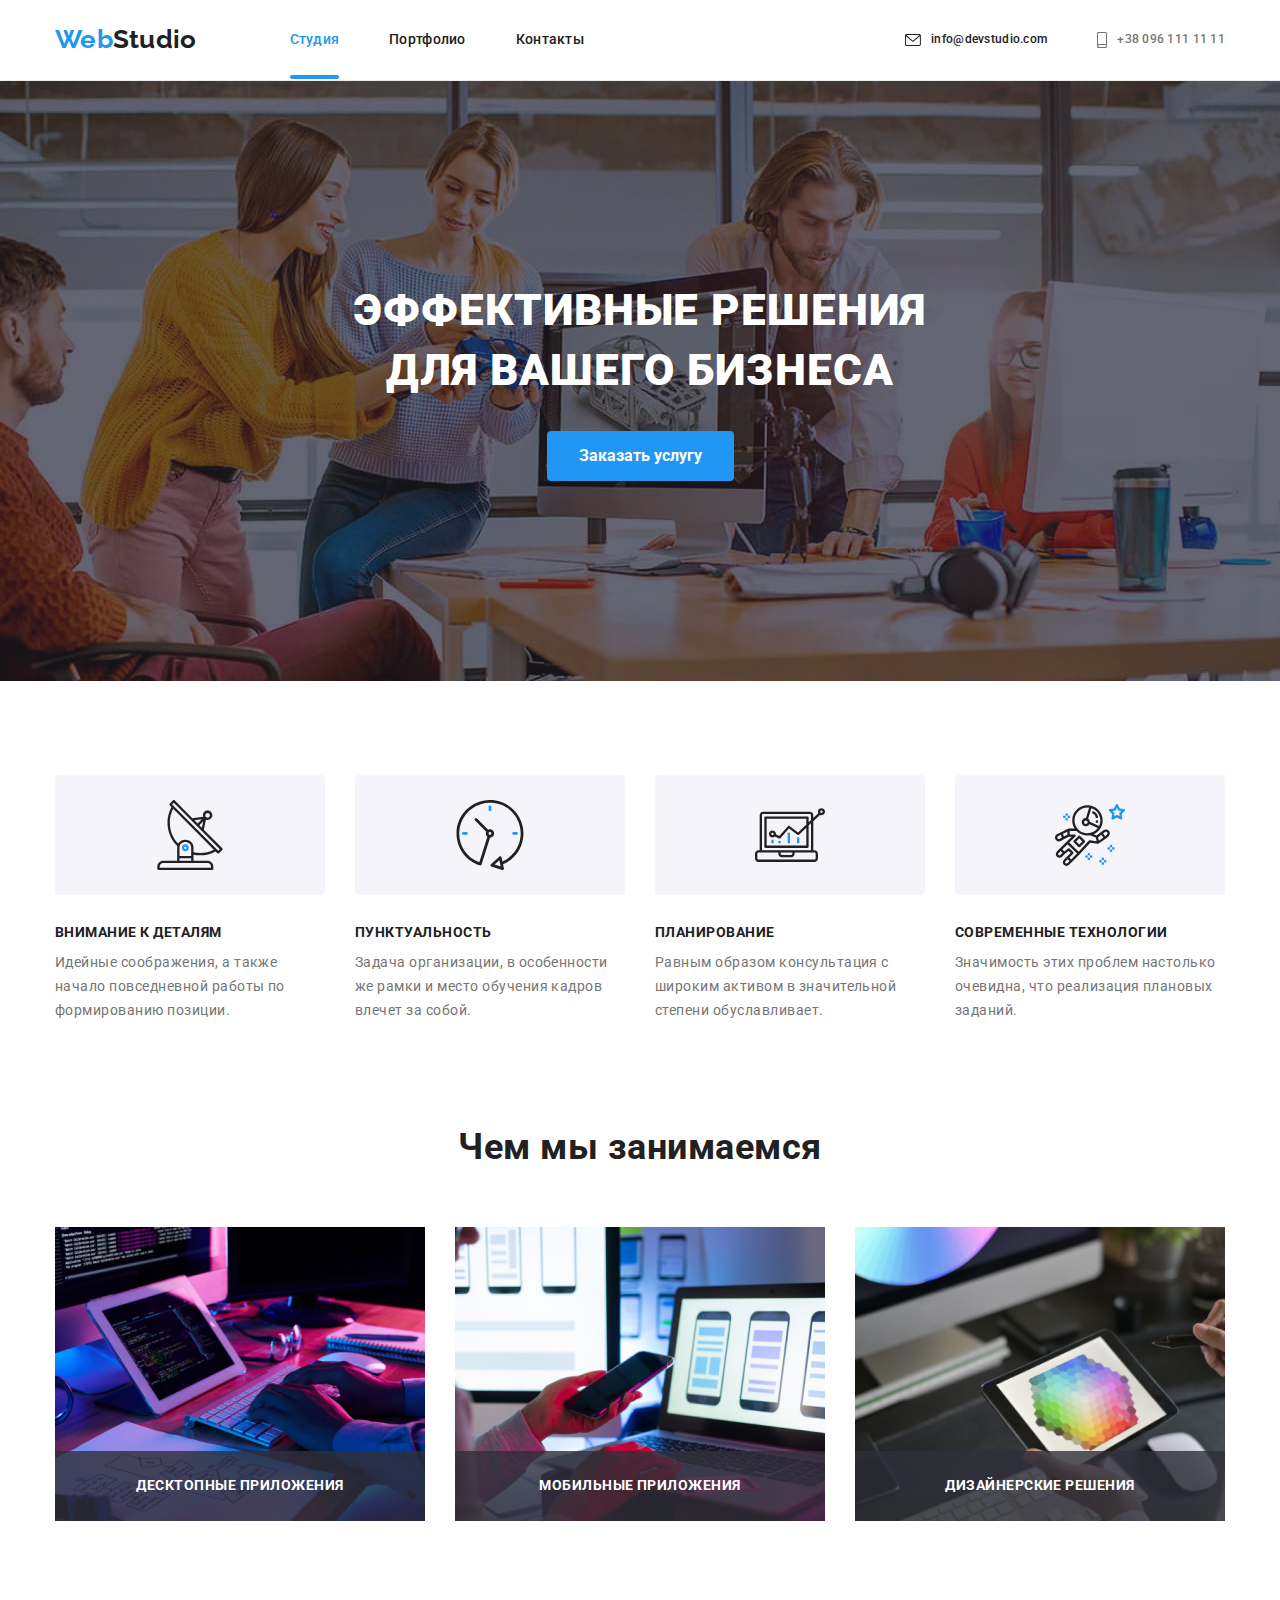
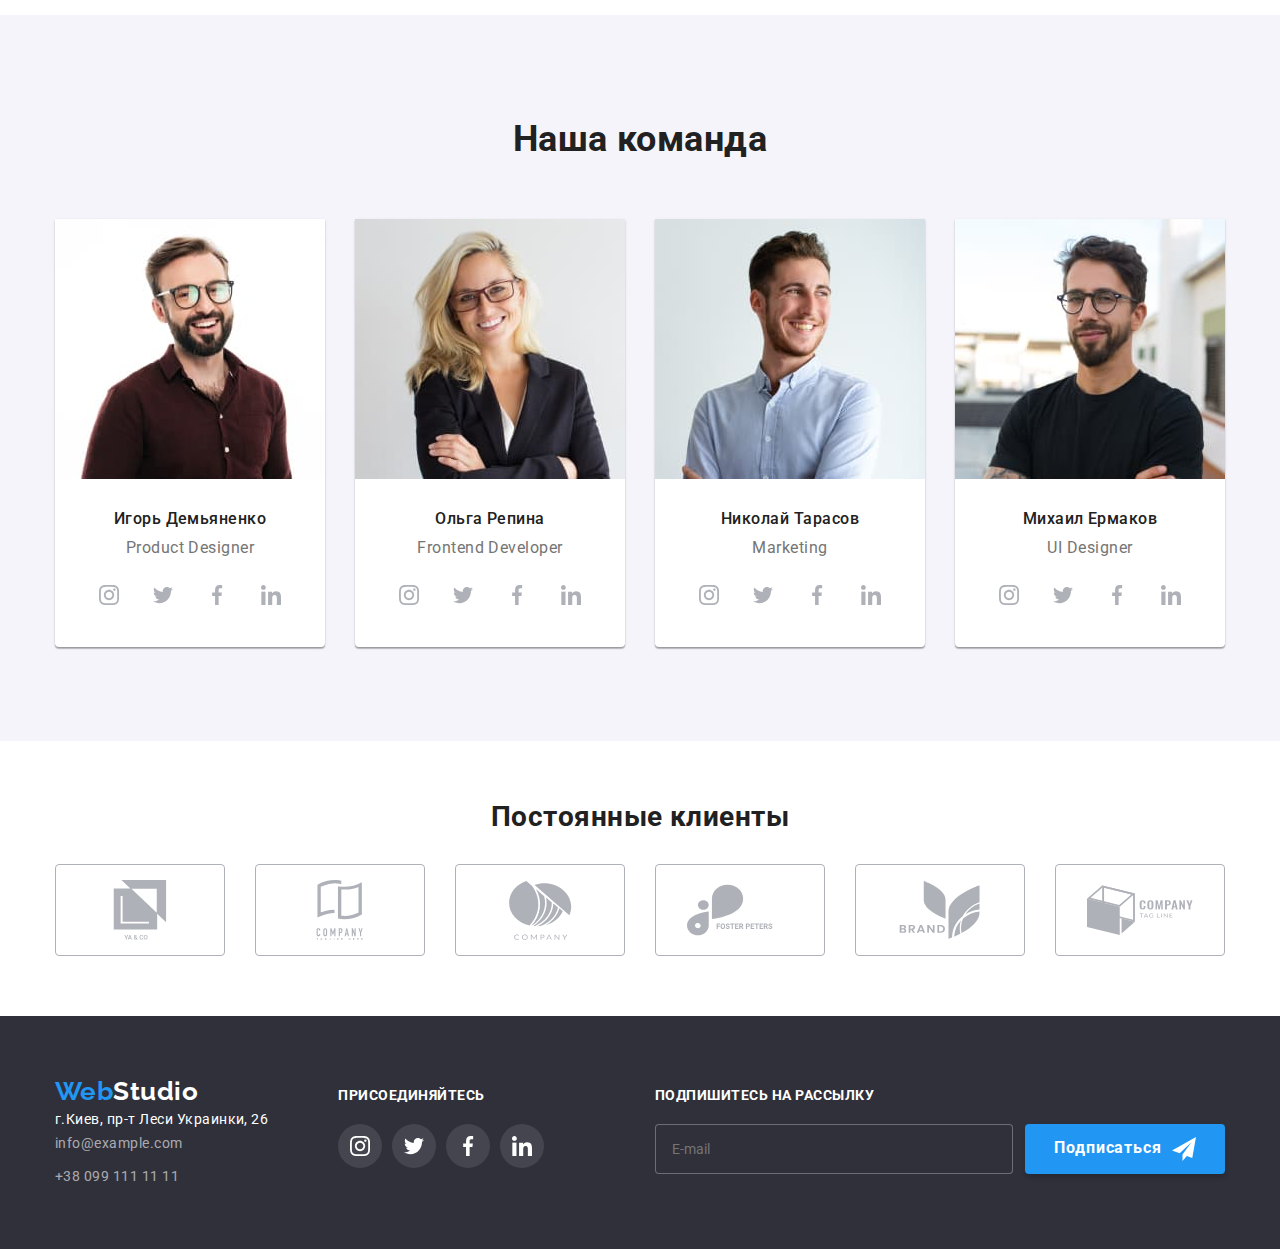
==== commit 3ecf5006: "change 2" ====
--- a/index.html
+++ b/index.html
@@ -142,17 +142,17 @@
     <ul class="works__list list">
         <li class="works__item">
             
-        <img srcset="./images/box1_desktop.jpg 1x, ./images/box1_desktop@2x.jpg 2x" src="./images/box1_desktop.jpg" alt="Фото написания кода"
+        <img srcset="./images/desktop1x.jpg 1x, ./images/desktop2x.jpg 2x" src="./images/desktop1x.jpg" alt="Фото написания кода"
             class="works__image" width="370" />
         <p class="works__description">Десктопные приложения</p>
         </li>
         <li class="works__item">
-            <img srcset="./images/box2_desktop.jpg 1x, ./images/box2_desktop@2x.jpg 2x" src="./images/box2_desktop.jpg"
+            <img srcset="./images/phone1x.jpg 1x, ./images/phone2x.jpg 2x" src="./images/phone1x.jpg"
                 alt="Фото кросплатформенной оптимизации кода" class="gworks__image" width="370" />
             <p class="works__description">Мобильные приложения</p>
         </li>
         <li class="works__item">
-            <img srcset="./images/box3_desktop.jpg 1x, ./images/box3_desktop@2x.jpg 2x" src="./images/box3_desktop.jpg"
+            <img srcset="./images/color1x.jpg 1x, ./images/color2x.jpg 2x" src="./images/color1x.jpg"
                 alt="Фото красочного продукта" class="works__image" width="370" />
             <p class="works__description">Дизайнерские решения</p>
         </li>
--- a/CSS/main.min.css
+++ b/CSS/main.min.css
@@ -1 +1 @@
-:root{--primary-text-color--: #212121;--primary-bg-color--: #FFFFFF;--hero-overlay-color: rgba(47, 48, 58, 0.4);--info-foot-color--: rgba(255, 255, 255, 0.6);--accent-text-color--: #2196F3;--secondary-text-color--: #757575;--third-text-color--: #FFFFFF;--logo-text-color--: #2196F3;--second-bg-color--: #F5F4FA;--third-bg-color--: #2F303A;--header-border-color--: #ececec;--page-nav-shadow-set--: 0px 3px 1px rgba(0, 0, 0, 0.1), 0px 1px 2px rgba(0, 0, 0, 0.08), 0px 2px 2px rgba(0, 0, 0, 0.12);--projects-border-color--: #eeeeee;--portfolio-shadow-set--: 0px 1px 1px rgba(0, 0, 0, 0.12), 0px 4px 4px rgba(0, 0, 0, 0.06), 1px 4px 6px rgba(0, 0, 0, 0.16);--team-shadow-set--: 0px 1px 3px rgba(0, 0, 0, 0.12), 0px 1px 1px rgba(0, 0, 0, 0.14), 0px 2px 1px rgba(0, 0, 0, 0.2);--footer-background-color--: #2f303a;--footer-text-color--: #ffffff;--footer-contacts-color--: rgba(255, 255, 255, 0.6);--footer-link-color--: rgba(255, 255, 255, 0.1);--nav-button-backgroud-color--: #f5f4fa;--svg-links-color--: #afb1b8;--primary-transition-time--: 250ms;--primary-cubic-function--: cubic-bezier(0.4, 0, 0.2, 1);--modal-background-color--: rgba(0, 0, 0, 0.2);--close-button-border-set--: 1px solid rgba(0, 0, 0, 0.1);--projects-overlay-color--: rgba(33, 150, 243, 0.9);--galery-overlay-color--: rgba(47, 48, 58, 0.8);--primary-box-shadow--: 0px 4px 4px rgba(0, 0, 0, 0.15);--footer-mail-border--: 1px solid rgba(255, 255, 255, 0.3);--footer-mail-filter--: (0px 4px 4px rgba(0, 0, 0, 0.15));--modal-border-color--: rgba(33, 33, 33, 0.2);--modal-placeholder-color--: rgba(117, 117, 117, 0.5);--button-hover-color--: #188ce8}h1,h2,h3,p{margin:0}ul{margin:0px;padding-left:0px;list-style:none}a{text-decoration:none;color:currentColor}body{font-family:"Roboto",sans-serif;background:var(--primary-bg-color--);color:var(--primary-text-color--);letter-spacing:.03em}.list{list-style:none;padding:0;margin:0}.flex-list{display:flex}img{display:block;height:auto;width:100%}.logo{font-family:"Raleway",sans-serif;font-weight:700;font-size:24px;line-height:1.17;color:var(--accent-text-color--)}@media screen and (min-width: 1200px){.logo{font-size:26px;line-height:1.19}}.link{display:block;text-decoration:none}.container{padding:0 15px;margin:0 auto}@media screen and (min-width: 480px){.container{max-width:480px}}@media screen and (min-width: 768px){.container{max-width:768px}}@media screen and (min-width: 1200px){.container{max-width:1200px}}.visually-hidden{position:absolute;white-space:nowrap;width:1px;height:1px;overflow:hidden;border:0;padding:0;clip:rect(0 0 0 0);clip-path:inset(50%);margin:-1px}.is-hidden{opacity:0;transition:opacity var(--primary-transition-time--) var(--primary-cubic-function--);visibility:hidden;pointer-events:none}.backdrop{transition:transform;transition-duration:1000ms;transition-timing-function:cubic-bezier(0.4, 0, 0.2, 1);position:fixed;top:0;left:0;width:100%;height:100%;background-color:rgba(0,0,0,.2)}.header{border-bottom:1px solid var(--header-border-color--)}.header .container{font-weight:500;letter-spacing:.02em}.header__logo{display:inline-block;padding:16px 0}.header__logo--second-part{color:var(--primary-text-color--)}.menu-open-btn{display:flex;justify-content:center;align-items:center;width:40px;height:40px;border:none;background:rgba(0,0,0,0)}.menu-close-btn{position:absolute;top:10px;right:15px;display:flex;justify-content:center;align-items:center;height:40px;width:40px;background:rgba(0,0,0,0);border:none}.menu-open-btn:hover,.menu-close-btn:hover,.menu-open-btn:focus,.menu-close-btn:focus{color:var(--accent-text-color--)}.menu-close-btn__icon,.menu-open-btn__icon{fill:currentColor;transition:fill var(--primary-transition-time--) var(--primary-cubic-function--)}.header-menu{display:flex;flex-direction:column;justify-content:space-between;position:fixed;top:0;left:0;z-index:1;width:100%;height:100%;background-color:var(--primary-bg-color--);padding:48px 25px;overflow-y:scroll;visibility:visible;opacity:1;transform:translateY(0);transition:transform var(--primary-transition-time--) var(--primary-cubic-function--)}.header-menu.is-hidden{visibility:hidden;transform:translateY(-101%);transition:transform var(--primary-transition-time--) var(--primary-cubic-function--),visibility var(--primary-transition-time--) var(--primary-cubic-function--)}.header .logo{display:block;padding:24px 0 25px 0;margin-right:93px}.menu-nav__link{font-size:40px;line-height:1.18;color:var(--primary-text-color--)}.menu-nav__link:hover,.menu-nav__link:focus{color:var(--accent-text-color--)}.menu-nav__item:not(:last-child){margin-bottom:32px}.menu-nav__link--current{color:var(--accent-text-color--)}.header-contacts{display:flex;flex-direction:column-reverse;margin-bottom:60px}.header-contacts__item:last-child{margin-bottom:32px}.contacts__link{display:flex;align-items:center;color:var(--secondary-text-color);transition:color var(--primary-transition-time--) var(--primary-cubic-function--)}.contacts__link:hover,.contacts__link:focus{color:var(--accent-text-color--)}.contacts__link.phone{color:var(--accent-text-color--);font-size:24px;line-height:1.18}.email__icon,.phone__icon{display:none}.header-socials{display:flex;flex-wrap:wrap}.header-socials__link{color:var(--accent-text-color--);font-size:18px;line-height:1.22;padding:10px 0;display:inline}.header-socials__item:not(:first-child){margin-left:10px}.header-socials__item:not(:last-child):after{content:"";border-left:1px solid var(--secondary-text-color--);margin-left:10px;color:var(--secondary-text-color--)}@media screen and (min-width: 480px){.contacts__link.phone{font-size:34px;line-height:1.18}}@media screen and (min-width: 768px){.header .container{display:flex;align-items:center;font-size:14px;line-height:1.14}.header__logo{padding:24px 0}.header-menu{position:static;display:flex;flex-direction:row;align-items:center;width:100%;max-width:100%;overflow-y:hidden;height:100%;background-color:var(--primary-bg-color);padding:0}.header-menu.is-hidden{opacity:1;visibility:visible;transform:translateY(0);pointer-events:all}.menu-open-btn{display:none}.menu-close-btn{display:none}.header nav{margin-left:auto;margin-right:auto}.menu-nav{display:flex}.menu-nav__item:not(:last-child){margin-right:50px;margin-bottom:0}.menu-nav__link{padding:32px 0;font-weight:500;font-size:14px;line-height:1.14;font-size:inherit;line-height:inherit;position:relative;transition:color var(--primary-transition-time--) var(--primary-cubic-function--)}.menu-nav__link--current::after{content:"";display:block;position:absolute;left:0;bottom:0;width:100%;height:4px;background-color:var(--accent-text-color--);border-radius:2px}.header-contacts{font-size:12px;flex-direction:column;margin-bottom:0;margin-top:0}.header-contacts__item:first-child{margin-bottom:10px}.header-contacts__item:last-child{margin-bottom:0}.contacts__link.email{padding-top:20px}.contacts__link.phone{padding-bottom:20px;color:var(--secondary-text-color--);font-size:inherit;line-height:inherit}.contacts__link.phone:hover,.contacts__link.phone:focus{color:var(--accent-text-color--)}.email__icon--desktop{display:block;margin-right:10px;width:14px;height:10px;fill:currentColor}.phone__icon--desktop{display:block;margin-right:10px;width:10px;height:14px;fill:currentColor}.header-socials{display:none}}@media screen and (min-width: 1200px){.header__logo{margin-right:93px}.menu-open-btn{display:none}.header nav{margin-left:0}.header-contacts{flex-direction:row;align-items:center;margin-left:auto;margin-bottom:0}.header-contacts__item:first-of-type{margin-right:50px}.header-contacts__item:first-child{margin-bottom:0}.contacts__link.email,.contacts__link.phone{padding-top:32px;padding-bottom:32px}.contacts__link.phone{font-size:inherit;line-height:inherit;margin-bottom:0}.email__icon--desktop{width:16px;height:12px}.phone__icon--desktop{width:10px;height:16px}}.footer{text-align:center;padding:60px 0;background-color:var(--third-bg-color--);font-weight:400;font-size:14px;line-height:1.71;color:var(--primary-bg-color--)}.address-wrapper{margin-bottom:60px}.footer__logo{margin-bottom:20px}.footer__logo--second-part{color:var(--footer-text-color--)}.address-join-wrapper{margin-bottom:60px}.address{display:block;font-style:normal}.address__location{margin-bottom:9px;color:var(--footer-text-color--)}.footer-contacts__item:first-of-type{margin-bottom:9px}.footer-contacts__link{color:var(--footer-contacts-color--);transition:color var(--primary-transition-time--) var(--primary-cubic-function--)}.footer-contacts__link:hover,.footer-contacts__link:focus{color:var(--accent-text-color--);transition:color var(--primary-transition-time--) var(--primary-cubic-function--)}.join__title{display:block;margin-bottom:20px;color:var(--footer-text-color--);font-size:14px;line-height:1.14;text-transform:uppercase}.social{display:flex;justify-content:center}.social__item:not(:last-child){margin-right:10px}.social__link{display:flex;width:44px;height:44px;justify-content:center;align-items:center;border-radius:50%;border-radius:50%;color:var(--primary-bg-color--);background-color:var(--footer-link-color--);transition:background-color var(--primary-transition-time--) var(--primary-cubic-function--)}.social__link:hover,.social__link:focus{background-color:var(--accent-text-color--)}.social__icon{fill:currentColor}.subscribe__title{display:block;font-size:14px;line-height:1.14;font-weight:700;text-transform:uppercase;margin-bottom:20px}.subscribe__input{color:var(--primary-bg-color--);width:100%;height:50px;padding:15px 16px;border-radius:4px;margin-bottom:20px;border:var(--footer-mail-border--);filter:drop-shadow(var(--footer-mail-filter--));background-color:var(--footer-background-color--)}.subscribe__button{margin:0 auto;display:flex;align-items:center;justify-content:center;width:200px;height:50px;border:none;border-radius:4px;font-weight:700;font-size:16px;line-height:1.67;letter-spacing:.06em;color:var(--primary-bg-color--);background-color:var(--accent-text-color--);box-shadow:var(--primary-box-shadow--)}.subscribe__icon{margin-left:10px}@media screen and (min-width: 768px){.address-join-wrapper{display:flex;justify-content:space-around;margin-bottom:60px}.address-wrapper{margin-bottom:0}.join{margin-bottom:0}.subscribe__input{width:450px}}@media screen and (min-width: 1200px){.footer{text-align:left}.footer .container{display:flex;align-items:baseline}.address-join-wrapper{margin-right:auto;margin-bottom:0;align-items:baseline}.address-wrapper{margin-right:70px}.join{margin-right:auto;margin-bottom:0}.subscribe__form{display:flex;align-items:flex-end}.subscribe__label{margin-right:12px}.subscribe__input{width:358px;margin-bottom:0}.subscribe__button{margin:0}}.hero{padding:118px 0;text-align:center;background-color:var(--third-bg-color--);letter-spacing:.06em;margin-left:auto;margin-right:auto}.hero__title{font-size:18px;line-height:1.62;margin:0 auto 30px auto;font-weight:900;text-transform:uppercase;color:var(--third-text-color--)}.hero__button{padding:10px 32px;border:none;border-radius:4px;font-family:inherit;font-weight:700;font-size:16px;line-height:1.88;color:var(--third-text-color--);background-color:var(--accent-text-color--);transition:background-color var(--primary-transition-time--) var(--primary-cubic-function--);cursor:pointer}.hero__button:hover,.hero__button:focus{background-color:var(--button-hover-color--)}.overlay{width:100%;height:400px;max-width:1600px;background-image:linear-gradient(to top, var(--hero-overlay-color--), var(--hero-overlay-color--)),url(../images/bg_mob.jpg);background-repeat:no-repeat;background-size:cover;background-position:center}@media(min-device-pixel-ratio: 2),(-webkit-min-device-pixel-ratio: 2),(min-resolution: 192dpi),(min-resolution: 2dppx){.overlay{background-image:linear-gradient(to top, var(--hero-overlay-color--), var(--hero-overlay-color--)),url(../images/bg_mob@2x.jpg)}}@media screen and (min-width: 480px){.hero__title{font-size:26px}}@media screen and (min-width: 768px){.overlay{background-image:linear-gradient(to top, var(--hero-overlay-color), var(--hero-overlay-color)),url(../images/bg_tabl.jpg)}}@media screen and (min-width: 768px)and (min-device-pixel-ratio: 2),screen and (min-width: 768px)and (-webkit-min-device-pixel-ratio: 2),screen and (min-width: 768px)and (min-resolution: 192dpi),screen and (min-width: 768px)and (min-resolution: 2dppx){.overlay{background-image:linear-gradient(to top, var(--hero-overlay-color), var(--hero-overlay-color)),url(../images/bg_tabl@2x.jpg)}}@media screen and (min-width: 1200px){.hero{padding:200px 0}.overlay{height:600px}.hero__title{font-size:44px;line-height:1.36}.overlay{background-image:linear-gradient(to top, var(--hero-overlay-color), var(--hero-overlay-color)),url(../images/bg_desktop.jpg)}}@media screen and (min-width: 1200px)and (min-device-pixel-ratio: 2),screen and (min-width: 1200px)and (-webkit-min-device-pixel-ratio: 2),screen and (min-width: 1200px)and (min-resolution: 192dpi),screen and (min-width: 1200px)and (min-resolution: 2dppx){.overlay{background-image:linear-gradient(to top, var(--hero-overlay-color), var(--hero-overlay-color)),url(../images/bg_desktop@2x.jpg)}}.company{padding:60px 0}.company__list{display:flex;flex-wrap:wrap;gap:30px}.company__icon-wrap{display:flex;height:120px;justify-content:center;align-items:center;background-color:var(--nav-button-backgroud-color--);border-radius:4px;margin-bottom:30px}.company__title{text-align:center;font-size:14px;line-height:1.14;margin-bottom:10px;text-transform:uppercase}.company__description{font-size:14px;line-height:1.71;color:var(--secondary-text-color--)}@media screen and (min-width: 768px){.company__title{text-align:left}.company__item{flex-basis:calc((100% - 30px)/2)}}@media screen and (min-width: 1200px){.company{padding:94px 0}.company__item{flex-basis:calc((100% - 90px)/4)}}.team{padding:60px 0;background-color:var(--second-bg-color--)}.team__list{display:flex;flex-wrap:wrap;gap:30px}.team__title{margin-bottom:30px;font-size:28px;line-height:1.18;text-align:center}.team__item{flex-basis:100%;padding-bottom:30px;border-radius:0px 0px 4px 4px;background-color:var(--primary-bg-color--);box-shadow:var(--team-shadow-set--)}.team__photo{margin-bottom:30px}.team__name{margin-bottom:10px;font-weight:500;font-size:16px;line-height:1.19;text-align:center}.team__position{margin-bottom:16px;font-size:16px;line-height:1.19;text-align:center;color:var(--secondary-text-color--)}.team__soc-list{display:flex;justify-content:center}.team__soc-item:not(:last-child){margin-right:10px}.team__soc-link{display:flex;width:44px;height:44px;justify-content:center;align-items:center;border-radius:50%;border-radius:50%;color:var(--svg-links-color--);transition:color var(--primary-transition-time--) var(--primary-cubic-function--),background-color var(--primary-transition-time--) var(--primary-cubic-function--);outline:rgba(0,0,0,0)}.team__soc-link:hover,.team__soc-link:focus{color:var(--primary-bg-color--);background-color:var(--accent-text-color--)}.team__soc-icon{fill:currentColor}@media screen and (min-width: 768px){.team__item{flex-basis:calc((100% - 30px)/2)}}@media screen and (min-width: 1200px){.team{padding:94px 0}.team__item{flex-basis:calc((100% - 90px)/4)}.team__title{margin-bottom:50px;font-size:36px;line-height:1.67}}.works{display:none;padding-bottom:94px}.works__title{margin-bottom:50px;font-size:36px;line-height:1.67;text-align:center}.works__list{display:flex;gap:30px}.works__item{position:relative}.works__image{max-width:100%}.works__description{display:flex;justify-content:center;align-items:center;height:70px;width:100%;position:absolute;bottom:0;font-weight:700;font-size:14px;line-height:1.14;text-transform:uppercase;color:var(--primary-bg-color--);background-color:var(--galery-overlay-color--)}@media screen and (min-width: 1200px){.works{display:flex}}.clients{padding:60px 0}.clients__title{font-size:28px;line-height:1.17;text-align:center;margin-bottom:30px}.clients__list{display:flex;flex-wrap:wrap;gap:30px}.clients__item{flex-basis:calc((100% - 30px)/2);height:92px}.clients__link{display:flex;width:100%;height:100%;justify-content:center;align-items:center;outline:rgba(0,0,0,0);border:1px solid var(--svg-links-color--);border-radius:4px;color:var(--svg-links-color--);transition:color var(--primary-transition-time--) var(--primary-cubic-function--),border-color var(--primary-transition-time--) var(--primary-cubic-function--)}.clients__link:hover,.clients__link:focus{border-color:var(--accent-text-color--);color:var(--accent-text-color--)}.clients__icon{fill:currentColor}@media screen and (min-width: 768px){.clients__item{flex-basis:calc((100% - 60px)/3)}}@media screen and (min-width: 1200px){.clients__item{flex-basis:calc((100% - 150px)/6)}}.is-hidden .modal{transform:translate(-50%, -50%) scale(0)}.modal{overflow-y:scroll;position:fixed;left:50%;top:50%;width:calc(100% - 30px);height:85%;max-height:609px;opacity:1;visibility:visible;padding:40px;background-color:var(--primary-bg-color--);transform:translate(-50%, -50%) scale(1);transition:transform var(--primary-transition-time--) var(--primary-cubic-function--)}.modal__close{position:absolute;right:8px;top:8px;display:flex;justify-content:center;align-items:center;width:30px;height:30px;border:var(--close-button-border-set--);border-radius:50%;outline:rgba(0,0,0,0);background-color:var(--primary-bg-color--);transition:color var(--primary-transition-time--) var(--primary-cubic-function--),border-color var(--primary-transition-time--) var(--primary-cubic-function--)}.modal__close:hover,.modal__close:focus{color:var(--accent-text-color--);border-color:var(--accent-text-color--)}.modal__close-icon{fill:currentColor}.modal__title{font-weight:700;font-size:15px;line-height:1.5;text-align:center;color:var(--primary-text-color--)}.form{display:flex;flex-direction:column;color:var(--primary-text-color--);margin-top:12px}.form__label{cursor:pointer;display:flex;flex-direction:column;font-weight:400;font-size:12px;line-height:1.17;letter-spacing:.01em;color:var(--secondary-text-color--)}.form__label:not(:last-child){margin-top:10px}.form__input-wrapper{display:inline-block;position:relative;color:var(--primary-text-color--);margin-top:4px}.form__input{width:100%;height:40px;padding:12px 42px;border-radius:4px;border:1px solid var(--modal-border-color--);cursor:pointer;transition:border-color var(--primary-transition-time--) var(--primary-cubic-function--);outline:rgba(0,0,0,0)}.form__input-icon{position:absolute;top:11px;left:12px;fill:currentColor;transition:fill var(--primary-transition-time--) var(--primary-cubic-function--)}.form__comment{width:100%;padding:12px 16px;border:1px solid var(--modal-border-color--);border-radius:4px;resize:none;margin-top:4px;outline:rgba(0,0,0,0)}.form__comment::placeholder{font-weight:400;font-size:14px;line-height:1.14;letter-spacing:.01em;color:var(--modal-placeholder-color--)}.form__comment:focus{border-color:var(--accent-text-color--)}.form__input:hover,.form__comment:hover,.form__input:focus,.form__comment:focus{border-color:var(--accent-text-color--)}.form .form__input-icon:hover,.form .form__input-icon:focus{color:var(--accent-text-color--)}.agreement{position:relative;display:flex;justify-content:center;align-items:center;margin-top:20px;font-size:12px;line-height:1.16}.chek-text{font-size:12px;line-height:1.16;letter-spacing:.03em;color:var(--secondary-text-color--);display:inline-block;align-items:center}.agreement__link{display:inline;text-decoration:underline;color:var(--accent-text-color--);outline-color:rgba(0,0,0,0);transition:outline-color var(--primary-transition-time--) var(--primary-cubic-function--)}.agreement__link:focus{outline-color:var(--accent-text-color--)}.chek-text .chek-icon{width:15px;height:15px;margin-right:8px;border:2px solid #212121;display:inline-block;align-items:center;justify-content:center;border-radius:2px}.chek__input:checked+.chek-text .chek-icon{background-color:#2196f3;border:none}.chek__input:focus+.chek-text .chek-icon{border-color:var(--accent-text-color--)}.chek-icon{fill:rgba(0,0,0,0)}.chek__input:checked+.chek-text .chek-icon{fill:#fff}.modal__submit{align-self:center;width:200px;height:50px;border-radius:4px;box-shadow:var(--primary-box-shadow--);color:var(--primary-bg-color--);background-color:var(--button-hover-color--);padding:0;border:0;cursor:pointer;font-weight:700;font-size:16px;line-height:1.9;letter-spacing:.06em;margin-top:30px}@media screen and (min-width: 480px){.modal{width:450px}.modal__title{font-size:20px}}@media screen and (min-width: 1200px){.modal{overflow-y:hidden;width:528px;height:581px}.modal__title{line-height:1.15}.agreement{font-size:14px;line-height:1.71}}.portfolio{padding:60px 0}.portfolio__nav{display:flex;margin-bottom:40px;flex-wrap:wrap;gap:15px 8px}.portfolio__bt{padding:6px 22px;height:38px;border-radius:4px;font-family:inherit;font-weight:500;font-size:16px;line-height:1.63;background-color:var(--nav-button-backgroud-color--);text-align:center;border:none;cursor:pointer;transition:color var(--primary-transition-time--) var(--primary-cubic-function--),background-color var(--primary-transition-time--) var(--primary-cubic-function--),box-shadow var(--primary-transition-time--) var(--primary-cubic-function--)}.portfolio__bt:hover,.portfolio__bt:focus{box-shadow:var(--page-nav-shadow-set--);background-color:var(--accent-text-color--);color:var(--primary-bg-color--)}.portfolio__bt--current{box-shadow:var(--page-nav-shadow-set--);background-color:var(--accent-text-color--);color:var(--primary-bg-color--)}@media screen and (min-width: 768px){.portfolio__nav{justify-content:center}}@media screen and (min-width: 1200px){.portfolio{padding:94px 0}.portfolio__nav{margin-bottom:50px}}.projects{display:flex;flex-wrap:wrap;gap:30px}.projects__item{width:100%;outline:1px solid var(--projects-border-color--)}.projects__link{display:flex;flex-direction:column;height:100%;width:100%;transition:box-shadow var(--primary-transition-time--) var(--primary-cubic-function--)}.projects__link:hover,.projects__link:focus{box-shadow:var(--portfolio-shadow-set--)}.projects__link:hover .projects__description-wrapper,.projects__link:focus .projects__description-wrapper{transform:translateY(0)}.projects__figure{position:relative;overflow:hidden}.projects__description-wrapper{display:flex;justify-content:center;position:absolute;top:0;width:100%;height:100%;padding:15px;overflow-y:scroll;transform:translateY(101%);transition:transform var(--primary-transition-time--) var(--primary-cubic-function--);background-color:var(--projects-overlay-color--)}.projects__description{width:calc(100% - 48px);font-size:18px;line-height:1.56;color:var(--primary-bg-color--)}.projects__caption{flex-grow:1;padding:20px 24px}.projects__name{color:var(--primary-text-color--);font-size:18px;line-height:2;letter-spacing:.06em}.projects__text{margin-top:4px;font-size:16px;line-height:1.88;color:var(--secondary-text-color--);margin-top:4px;font-size:16px;line-height:1.88;color:var(--secondary-text-color--)}@media screen and (min-width: 480px){.projects__description-wrapper{align-items:center;padding:0 24px}}@media screen and (min-width: 768px){.projects__item{width:calc((100% - 30px)/2)}.projects__description-wrapper{overflow-y:hidden;padding:0}}@media screen and (min-width: 1200px){.projects__item{width:calc((100% - 60px)/3)}}/*# sourceMappingURL=main.min.css.map */+:root{--primary-text-color--: #212121;--primary-bg-color--: #FFFFFF;--hero-overlay-color: rgba(47, 48, 58, 0.4);--info-foot-color--: rgba(255, 255, 255, 0.6);--accent-text-color--: #2196F3;--secondary-text-color--: #757575;--third-text-color--: #FFFFFF;--logo-text-color--: #2196F3;--second-bg-color--: #F5F4FA;--third-bg-color--: #2F303A;--header-border-color--: #ececec;--page-nav-shadow-set--: 0px 3px 1px rgba(0, 0, 0, 0.1), 0px 1px 2px rgba(0, 0, 0, 0.08), 0px 2px 2px rgba(0, 0, 0, 0.12);--projects-border-color--: #eeeeee;--portfolio-shadow-set--: 0px 1px 1px rgba(0, 0, 0, 0.12), 0px 4px 4px rgba(0, 0, 0, 0.06), 1px 4px 6px rgba(0, 0, 0, 0.16);--team-shadow-set--: 0px 1px 3px rgba(0, 0, 0, 0.12), 0px 1px 1px rgba(0, 0, 0, 0.14), 0px 2px 1px rgba(0, 0, 0, 0.2);--footer-background-color--: #2f303a;--footer-text-color--: #ffffff;--footer-contacts-color--: rgba(255, 255, 255, 0.6);--footer-link-color--: rgba(255, 255, 255, 0.1);--nav-button-backgroud-color--: #f5f4fa;--svg-links-color--: #afb1b8;--primary-transition-time--: 250ms;--primary-cubic-function--: cubic-bezier(0.4, 0, 0.2, 1);--modal-background-color--: rgba(0, 0, 0, 0.2);--close-button-border-set--: 1px solid rgba(0, 0, 0, 0.1);--projects-overlay-color--: rgba(33, 150, 243, 0.9);--galery-overlay-color--: rgba(47, 48, 58, 0.8);--primary-box-shadow--: 0px 4px 4px rgba(0, 0, 0, 0.15);--footer-mail-border--: 1px solid rgba(255, 255, 255, 0.3);--footer-mail-filter--: (0px 4px 4px rgba(0, 0, 0, 0.15));--modal-border-color--: rgba(33, 33, 33, 0.2);--modal-placeholder-color--: rgba(117, 117, 117, 0.5);--button-hover-color--: #188ce8}h1,h2,h3,p{margin:0}ul{margin:0px;padding-left:0px;list-style:none}a{text-decoration:none;color:currentColor}body{font-family:"Roboto",sans-serif;background:var(--primary-bg-color--);color:var(--primary-text-color--);letter-spacing:.03em}.list{list-style:none;padding:0;margin:0}.flex-list{display:flex}img{display:block;height:auto;width:100%}.logo{font-family:"Raleway",sans-serif;font-weight:700;font-size:24px;line-height:1.17;color:var(--accent-text-color--)}@media screen and (min-width: 1200px){.logo{font-size:26px;line-height:1.19}}.link{display:block;text-decoration:none}.container{padding:0 15px;margin:0 auto}@media screen and (min-width: 480px){.container{max-width:480px}}@media screen and (min-width: 768px){.container{max-width:768px}}@media screen and (min-width: 1200px){.container{max-width:1200px}}.visually-hidden{position:absolute;white-space:nowrap;width:1px;height:1px;overflow:hidden;border:0;padding:0;clip:rect(0 0 0 0);clip-path:inset(50%);margin:-1px}.is-hidden{opacity:0;transition:opacity var(--primary-transition-time--) var(--primary-cubic-function--);visibility:hidden;pointer-events:none}.backdrop{transition:transform;transition-duration:1000ms;transition-timing-function:cubic-bezier(0.4, 0, 0.2, 1);position:fixed;top:0;left:0;width:100%;height:100%;background-color:rgba(0,0,0,.2)}.header{border-bottom:1px solid var(--header-border-color--)}.header .container{font-weight:500;letter-spacing:.02em}.mini-header{display:flex;justify-content:space-between;align-items:center}.header__logo{display:inline-block;padding:16px 0}.header__logo--second-part{color:var(--primary-text-color--)}.menu-open-btn{display:flex;justify-content:center;align-items:center;width:40px;height:40px;border:none;background:rgba(0,0,0,0)}.menu-close-btn{position:absolute;top:10px;right:15px;display:flex;justify-content:center;align-items:center;height:40px;width:40px;background:rgba(0,0,0,0);border:none}.menu-open-btn:hover,.menu-close-btn:hover,.menu-open-btn:focus,.menu-close-btn:focus{color:var(--accent-text-color--)}.menu-close-btn__icon,.menu-open-btn__icon{fill:currentColor;transition:fill var(--primary-transition-time--) var(--primary-cubic-function--)}.header-menu{display:flex;flex-direction:column;justify-content:space-between;position:fixed;top:0;left:0;z-index:1;width:100%;height:100%;background-color:var(--primary-bg-color--);padding:48px 25px;overflow-y:scroll;visibility:visible;opacity:1;transform:translateY(0);transition:transform var(--primary-transition-time--) var(--primary-cubic-function--)}.header-menu.is-hidden{visibility:hidden;transform:translateY(-101%);transition:transform var(--primary-transition-time--) var(--primary-cubic-function--),visibility var(--primary-transition-time--) var(--primary-cubic-function--)}.header .logo{display:block;padding:24px 0 25px 0;margin-right:93px}.menu-nav__link{font-size:40px;line-height:1.18;color:var(--primary-text-color--)}.menu-nav__link:hover,.menu-nav__link:focus{color:var(--accent-text-color--)}.menu-nav__item:not(:last-child){margin-bottom:32px}.menu-nav__link--current{color:var(--accent-text-color--)}.header-contacts{display:flex;flex-direction:column-reverse;margin-bottom:60px}.header-contacts__item:last-child{margin-bottom:32px}.contacts__link{display:flex;align-items:center;color:var(--secondary-text-color);transition:color var(--primary-transition-time--) var(--primary-cubic-function--)}.contacts__link:hover,.contacts__link:focus{color:var(--accent-text-color--)}.contacts__link.phone{color:var(--accent-text-color--);font-size:24px;line-height:1.18}.email__icon,.phone__icon{display:none}.header-socials{display:flex;flex-wrap:wrap}.header-socials__link{color:var(--accent-text-color--);font-size:18px;line-height:1.22;padding:10px 0;display:inline}.header-socials__item:not(:first-child){margin-left:10px}.header-socials__item:not(:last-child):after{content:"";border-left:1px solid var(--secondary-text-color--);margin-left:10px;color:var(--secondary-text-color--)}@media screen and (min-width: 480px){.contacts__link.phone{font-size:34px;line-height:1.18}}@media screen and (min-width: 768px){.header .container{display:flex;align-items:center;font-size:14px;line-height:1.14}.header__logo{padding:24px 0}.header-menu{position:static;display:flex;flex-direction:row;align-items:center;width:100%;max-width:100%;overflow-y:hidden;height:100%;background-color:var(--primary-bg-color);padding:0}.header-menu.is-hidden{opacity:1;visibility:visible;transform:translateY(0);pointer-events:all}.menu-open-btn{display:none}.menu-close-btn{display:none}.header nav{margin-left:auto;margin-right:auto}.menu-nav{display:flex}.menu-nav__item:not(:last-child){margin-right:50px;margin-bottom:0}.menu-nav__link{padding:32px 0;font-weight:500;font-size:14px;line-height:1.14;font-size:inherit;line-height:inherit;position:relative;transition:color var(--primary-transition-time--) var(--primary-cubic-function--)}.menu-nav__link--current::after{content:"";display:block;position:absolute;left:0;bottom:0;width:100%;height:4px;background-color:var(--accent-text-color--);border-radius:2px}.header-contacts{font-size:12px;flex-direction:column;margin-bottom:0;margin-top:0}.header-contacts__item:first-child{margin-bottom:10px}.header-contacts__item:last-child{margin-bottom:0}.contacts__link.email{padding-top:20px}.contacts__link.phone{padding-bottom:20px;color:var(--secondary-text-color--);font-size:inherit;line-height:inherit}.contacts__link.phone:hover,.contacts__link.phone:focus{color:var(--accent-text-color--)}.email__icon--desktop{display:block;margin-right:10px;width:14px;height:10px;fill:currentColor}.phone__icon--desktop{display:block;margin-right:10px;width:10px;height:14px;fill:currentColor}.header-socials{display:none}}@media screen and (min-width: 1200px){.header__logo{margin-right:93px}.menu-open-btn{display:none}.header nav{margin-left:0}.header-contacts{flex-direction:row;align-items:center;margin-left:auto;margin-bottom:0}.header-contacts__item:first-of-type{margin-right:50px}.header-contacts__item:first-child{margin-bottom:0}.contacts__link.email,.contacts__link.phone{padding-top:32px;padding-bottom:32px}.contacts__link.phone{font-size:inherit;line-height:inherit;margin-bottom:0}.email__icon--desktop{width:16px;height:12px}.phone__icon--desktop{width:10px;height:16px}}.footer{text-align:center;padding:60px 0;background-color:var(--third-bg-color--);font-weight:400;font-size:14px;line-height:1.71;color:var(--primary-bg-color--)}.address-wrapper{margin-bottom:60px}.footer__logo{margin-bottom:20px}.footer__logo--second-part{color:var(--footer-text-color--)}.address-join-wrapper{margin-bottom:60px}.address{display:block;font-style:normal}.address__location{margin-bottom:9px;color:var(--footer-text-color--)}.footer-contacts__item:first-of-type{margin-bottom:9px}.footer-contacts__link{color:var(--footer-contacts-color--);transition:color var(--primary-transition-time--) var(--primary-cubic-function--)}.footer-contacts__link:hover,.footer-contacts__link:focus{color:var(--accent-text-color--);transition:color var(--primary-transition-time--) var(--primary-cubic-function--)}.join__title{display:block;margin-bottom:20px;color:var(--footer-text-color--);font-size:14px;line-height:1.14;text-transform:uppercase}.social{display:flex;justify-content:center}.social__item:not(:last-child){margin-right:10px}.social__link{display:flex;width:44px;height:44px;justify-content:center;align-items:center;border-radius:50%;border-radius:50%;color:var(--primary-bg-color--);background-color:var(--footer-link-color--);transition:background-color var(--primary-transition-time--) var(--primary-cubic-function--)}.social__link:hover,.social__link:focus{background-color:var(--accent-text-color--)}.social__icon{fill:currentColor}.subscribe__title{display:block;font-size:14px;line-height:1.14;font-weight:700;text-transform:uppercase;margin-bottom:20px}.subscribe__input{color:var(--primary-bg-color--);width:100%;height:50px;padding:15px 16px;border-radius:4px;margin-bottom:20px;border:var(--footer-mail-border--);filter:drop-shadow(var(--footer-mail-filter--));background-color:var(--footer-background-color--)}.subscribe__button{margin:0 auto;display:flex;align-items:center;justify-content:center;width:200px;height:50px;border:none;border-radius:4px;font-weight:700;font-size:16px;line-height:1.67;letter-spacing:.06em;color:var(--primary-bg-color--);background-color:var(--accent-text-color--);box-shadow:var(--primary-box-shadow--)}.subscribe__icon{margin-left:10px}@media screen and (min-width: 768px){.address-join-wrapper{display:flex;justify-content:space-around;margin-bottom:60px}.address-wrapper{margin-bottom:0}.join{margin-bottom:0}.subscribe__input{width:450px}}@media screen and (min-width: 1200px){.footer{text-align:left}.footer .container{display:flex;align-items:baseline}.address-join-wrapper{margin-right:auto;margin-bottom:0;align-items:baseline}.address-wrapper{margin-right:70px}.join{margin-right:auto;margin-bottom:0}.subscribe__form{display:flex;align-items:flex-end}.subscribe__label{margin-right:12px}.subscribe__input{width:358px;margin-bottom:0}.subscribe__button{margin:0}}.hero{padding:118px 0;text-align:center;background-color:var(--third-bg-color--);letter-spacing:.06em;margin-left:auto;margin-right:auto}.hero__title{font-size:18px;line-height:1.62;margin:0 auto 30px auto;font-weight:900;text-transform:uppercase;color:var(--third-text-color--)}.hero__button{padding:10px 32px;border:none;border-radius:4px;font-family:inherit;font-weight:700;font-size:16px;line-height:1.88;color:var(--third-text-color--);background-color:var(--accent-text-color--);transition:background-color var(--primary-transition-time--) var(--primary-cubic-function--);cursor:pointer}.hero__button:hover,.hero__button:focus{background-color:var(--button-hover-color--)}.overlay{width:100%;height:400px;max-width:1600px;background-image:linear-gradient(to top, var(--hero-overlay-color--), var(--hero-overlay-color--)),url(../images/bg_mob.jpg);background-repeat:no-repeat;background-size:cover;background-position:center}@media(min-device-pixel-ratio: 2),(-webkit-min-device-pixel-ratio: 2),(min-resolution: 192dpi),(min-resolution: 2dppx){.overlay{background-image:linear-gradient(to top, var(--hero-overlay-color--), var(--hero-overlay-color--)),url(../images/bg_mob@2x.jpg)}}@media screen and (min-width: 480px){.hero__title{font-size:26px}}@media screen and (min-width: 768px){.overlay{background-image:linear-gradient(to top, var(--hero-overlay-color), var(--hero-overlay-color)),url(../images/bg_tabl.jpg)}}@media screen and (min-width: 768px)and (min-device-pixel-ratio: 2),screen and (min-width: 768px)and (-webkit-min-device-pixel-ratio: 2),screen and (min-width: 768px)and (min-resolution: 192dpi),screen and (min-width: 768px)and (min-resolution: 2dppx){.overlay{background-image:linear-gradient(to top, var(--hero-overlay-color), var(--hero-overlay-color)),url(../images/bg_tabl@2x.jpg)}}@media screen and (min-width: 1200px){.hero{padding:200px 0}.overlay{height:600px}.hero__title{font-size:44px;line-height:1.36}.overlay{background-image:linear-gradient(to top, var(--hero-overlay-color), var(--hero-overlay-color)),url(../images/bg_desktop.jpg)}}@media screen and (min-width: 1200px)and (min-device-pixel-ratio: 2),screen and (min-width: 1200px)and (-webkit-min-device-pixel-ratio: 2),screen and (min-width: 1200px)and (min-resolution: 192dpi),screen and (min-width: 1200px)and (min-resolution: 2dppx){.overlay{background-image:linear-gradient(to top, var(--hero-overlay-color), var(--hero-overlay-color)),url(../images/bg_desktop@2x.jpg)}}.company{padding:60px 0}.company__list{display:flex;flex-wrap:wrap;gap:30px}.company__icon-wrap{display:flex;height:120px;justify-content:center;align-items:center;background-color:var(--nav-button-backgroud-color--);border-radius:4px;margin-bottom:30px}.company__title{text-align:center;font-size:14px;line-height:1.14;margin-bottom:10px;text-transform:uppercase}.company__description{font-size:14px;line-height:1.71;color:var(--secondary-text-color--)}@media screen and (min-width: 768px){.company__title{text-align:left}.company__item{flex-basis:calc((100% - 30px)/2)}}@media screen and (min-width: 1200px){.company{padding:94px 0}.company__item{flex-basis:calc((100% - 90px)/4)}}.team{padding:60px 0;background-color:var(--second-bg-color--)}.team__list{display:flex;flex-wrap:wrap;gap:30px}.team__title{margin-bottom:30px;font-size:28px;line-height:1.18;text-align:center}.team__item{flex-basis:100%;padding-bottom:30px;border-radius:0px 0px 4px 4px;background-color:var(--primary-bg-color--);box-shadow:var(--team-shadow-set--)}.team__photo{margin-bottom:30px}.team__name{margin-bottom:10px;font-weight:500;font-size:16px;line-height:1.19;text-align:center}.team__position{margin-bottom:16px;font-size:16px;line-height:1.19;text-align:center;color:var(--secondary-text-color--)}.team__soc-list{display:flex;justify-content:center}.team__soc-item:not(:last-child){margin-right:10px}.team__soc-link{display:flex;width:44px;height:44px;justify-content:center;align-items:center;border-radius:50%;border-radius:50%;color:var(--svg-links-color--);transition:color var(--primary-transition-time--) var(--primary-cubic-function--),background-color var(--primary-transition-time--) var(--primary-cubic-function--);outline:rgba(0,0,0,0)}.team__soc-link:hover,.team__soc-link:focus{color:var(--primary-bg-color--);background-color:var(--accent-text-color--)}.team__soc-icon{fill:currentColor}@media screen and (min-width: 768px){.team__item{flex-basis:calc((100% - 30px)/2)}}@media screen and (min-width: 1200px){.team{padding:94px 0}.team__item{flex-basis:calc((100% - 90px)/4)}.team__title{margin-bottom:50px;font-size:36px;line-height:1.67}}.works{display:none;padding-bottom:94px}.works__title{margin-bottom:50px;font-size:36px;line-height:1.67;text-align:center}.works__list{display:flex;gap:30px}.works__item{position:relative}.works__image{max-width:100%}.works__description{display:flex;justify-content:center;align-items:center;height:70px;width:100%;position:absolute;bottom:0;font-weight:700;font-size:14px;line-height:1.14;text-transform:uppercase;color:var(--primary-bg-color--);background-color:var(--galery-overlay-color--)}@media screen and (min-width: 1200px){.works{display:flex}}.clients{padding:60px 0}.clients__title{font-size:28px;line-height:1.17;text-align:center;margin-bottom:30px}.clients__list{display:flex;flex-wrap:wrap;gap:30px}.clients__item{flex-basis:calc((100% - 30px)/2);height:92px}.clients__link{display:flex;width:100%;height:100%;justify-content:center;align-items:center;outline:rgba(0,0,0,0);border:1px solid var(--svg-links-color--);border-radius:4px;color:var(--svg-links-color--);transition:color var(--primary-transition-time--) var(--primary-cubic-function--),border-color var(--primary-transition-time--) var(--primary-cubic-function--)}.clients__link:hover,.clients__link:focus{border-color:var(--accent-text-color--);color:var(--accent-text-color--)}.clients__icon{fill:currentColor}@media screen and (min-width: 768px){.clients__item{flex-basis:calc((100% - 60px)/3)}}@media screen and (min-width: 1200px){.clients__item{flex-basis:calc((100% - 150px)/6)}}.is-hidden .modal{transform:translate(-50%, -50%) scale(0)}.modal{overflow-y:scroll;position:fixed;left:50%;top:50%;width:calc(100% - 30px);height:85%;max-height:609px;opacity:1;visibility:visible;padding:40px;background-color:var(--primary-bg-color--);transform:translate(-50%, -50%) scale(1);transition:transform var(--primary-transition-time--) var(--primary-cubic-function--)}.modal__close{position:absolute;right:8px;top:8px;display:flex;justify-content:center;align-items:center;width:30px;height:30px;border:var(--close-button-border-set--);border-radius:50%;outline:rgba(0,0,0,0);background-color:var(--primary-bg-color--);transition:color var(--primary-transition-time--) var(--primary-cubic-function--),border-color var(--primary-transition-time--) var(--primary-cubic-function--)}.modal__close:hover,.modal__close:focus{color:var(--accent-text-color--);border-color:var(--accent-text-color--)}.modal__close-icon{fill:currentColor}.modal__title{font-weight:700;font-size:15px;line-height:1.5;text-align:center;color:var(--primary-text-color--)}.form{display:flex;flex-direction:column;color:var(--primary-text-color--);margin-top:12px}.form__label{cursor:pointer;display:flex;flex-direction:column;font-weight:400;font-size:12px;line-height:1.17;letter-spacing:.01em;color:var(--secondary-text-color--)}.form__label:not(:last-child){margin-top:10px}.form__input-wrapper{display:inline-block;position:relative;color:var(--primary-text-color--);margin-top:4px}.form__input{width:100%;height:40px;padding:12px 42px;border-radius:4px;border:1px solid var(--modal-border-color--);cursor:pointer;transition:border-color var(--primary-transition-time--) var(--primary-cubic-function--);outline:rgba(0,0,0,0)}.form__input-icon{position:absolute;top:11px;left:12px;fill:currentColor;transition:fill var(--primary-transition-time--) var(--primary-cubic-function--)}.form__comment{width:100%;padding:12px 16px;border:1px solid var(--modal-border-color--);border-radius:4px;resize:none;margin-top:4px;outline:rgba(0,0,0,0)}.form__comment::placeholder{font-weight:400;font-size:14px;line-height:1.14;letter-spacing:.01em;color:var(--modal-placeholder-color--)}.form__comment:focus{border-color:var(--accent-text-color--)}.form__input:hover,.form__comment:hover,.form__input:focus,.form__comment:focus{border-color:var(--accent-text-color--)}.form__input:hover~.form__input-icon,.form__input:focus~.form__input-icon{color:var(--accent-text-color--)}.agreement{position:relative;display:flex;justify-content:center;align-items:center;margin-top:20px;font-size:12px;line-height:1.16}.chek-text{font-size:12px;line-height:1.16;letter-spacing:.03em;color:var(--secondary-text-color--);display:inline-block;align-items:center}.agreement__link{display:inline;text-decoration:underline;color:var(--accent-text-color--);outline-color:rgba(0,0,0,0);transition:outline-color var(--primary-transition-time--) var(--primary-cubic-function--)}.agreement__link:focus{outline-color:var(--accent-text-color--)}.chek-text .chek-icon{width:15px;height:15px;margin-right:8px;border:2px solid #212121;display:inline-block;align-items:center;justify-content:center;border-radius:2px}.chek__input:checked+.chek-text .chek-icon{background-color:#2196f3;border:none}.chek__input:focus+.chek-text .chek-icon{border-color:var(--accent-text-color--)}.chek-icon{fill:rgba(0,0,0,0)}.chek__input:checked+.chek-text .chek-icon{fill:#fff}.modal__submit{align-self:center;width:200px;height:50px;border-radius:4px;box-shadow:var(--primary-box-shadow--);color:var(--primary-bg-color--);background-color:var(--button-hover-color--);padding:0;border:0;cursor:pointer;font-weight:700;font-size:16px;line-height:1.9;letter-spacing:.06em;margin-top:30px}@media screen and (min-width: 480px){.modal{width:450px}.modal__title{font-size:20px}}@media screen and (min-width: 1200px){.modal{overflow-y:hidden;width:528px;height:581px}.modal__title{line-height:1.15}.agreement{font-size:14px;line-height:1.71}}.portfolio{padding:60px 0}.portfolio__nav{display:flex;margin-bottom:40px;flex-wrap:wrap;gap:15px 8px}.portfolio__bt{padding:6px 22px;height:38px;border-radius:4px;font-family:inherit;font-weight:500;font-size:16px;line-height:1.63;background-color:var(--nav-button-backgroud-color--);text-align:center;border:none;cursor:pointer;transition:color var(--primary-transition-time--) var(--primary-cubic-function--),background-color var(--primary-transition-time--) var(--primary-cubic-function--),box-shadow var(--primary-transition-time--) var(--primary-cubic-function--)}.portfolio__bt:hover,.portfolio__bt:focus{box-shadow:var(--page-nav-shadow-set--);background-color:var(--accent-text-color--);color:var(--primary-bg-color--)}.portfolio__bt--current{box-shadow:var(--page-nav-shadow-set--);background-color:var(--accent-text-color--);color:var(--primary-bg-color--)}@media screen and (min-width: 768px){.portfolio__nav{justify-content:center}}@media screen and (min-width: 1200px){.portfolio{padding:94px 0}.portfolio__nav{margin-bottom:50px}}.projects{display:flex;flex-wrap:wrap;gap:30px}.projects__item{width:100%;outline:1px solid var(--projects-border-color--)}.projects__link{display:flex;flex-direction:column;height:100%;width:100%;transition:box-shadow var(--primary-transition-time--) var(--primary-cubic-function--)}.projects__link:hover,.projects__link:focus{box-shadow:var(--portfolio-shadow-set--)}.projects__link:hover .projects__description-wrapper,.projects__link:focus .projects__description-wrapper{transform:translateY(0)}.projects__figure{position:relative;overflow:hidden}.projects__description-wrapper{display:flex;justify-content:center;position:absolute;top:0;width:100%;height:100%;padding:15px;overflow-y:scroll;transform:translateY(101%);transition:transform var(--primary-transition-time--) var(--primary-cubic-function--);background-color:var(--projects-overlay-color--)}.projects__description{width:calc(100% - 48px);font-size:18px;line-height:1.56;color:var(--primary-bg-color--)}.projects__caption{flex-grow:1;padding:20px 24px}.projects__name{color:var(--primary-text-color--);font-size:18px;line-height:2;letter-spacing:.06em}.projects__text{margin-top:4px;font-size:16px;line-height:1.88;color:var(--secondary-text-color--);margin-top:4px;font-size:16px;line-height:1.88;color:var(--secondary-text-color--)}@media screen and (min-width: 480px){.projects__description-wrapper{align-items:center;padding:0 24px}}@media screen and (min-width: 768px){.projects__item{width:calc((100% - 30px)/2)}.projects__description-wrapper{overflow-y:hidden;padding:0}}@media screen and (min-width: 1200px){.projects__item{width:calc((100% - 60px)/3)}}/*# sourceMappingURL=main.min.css.map */